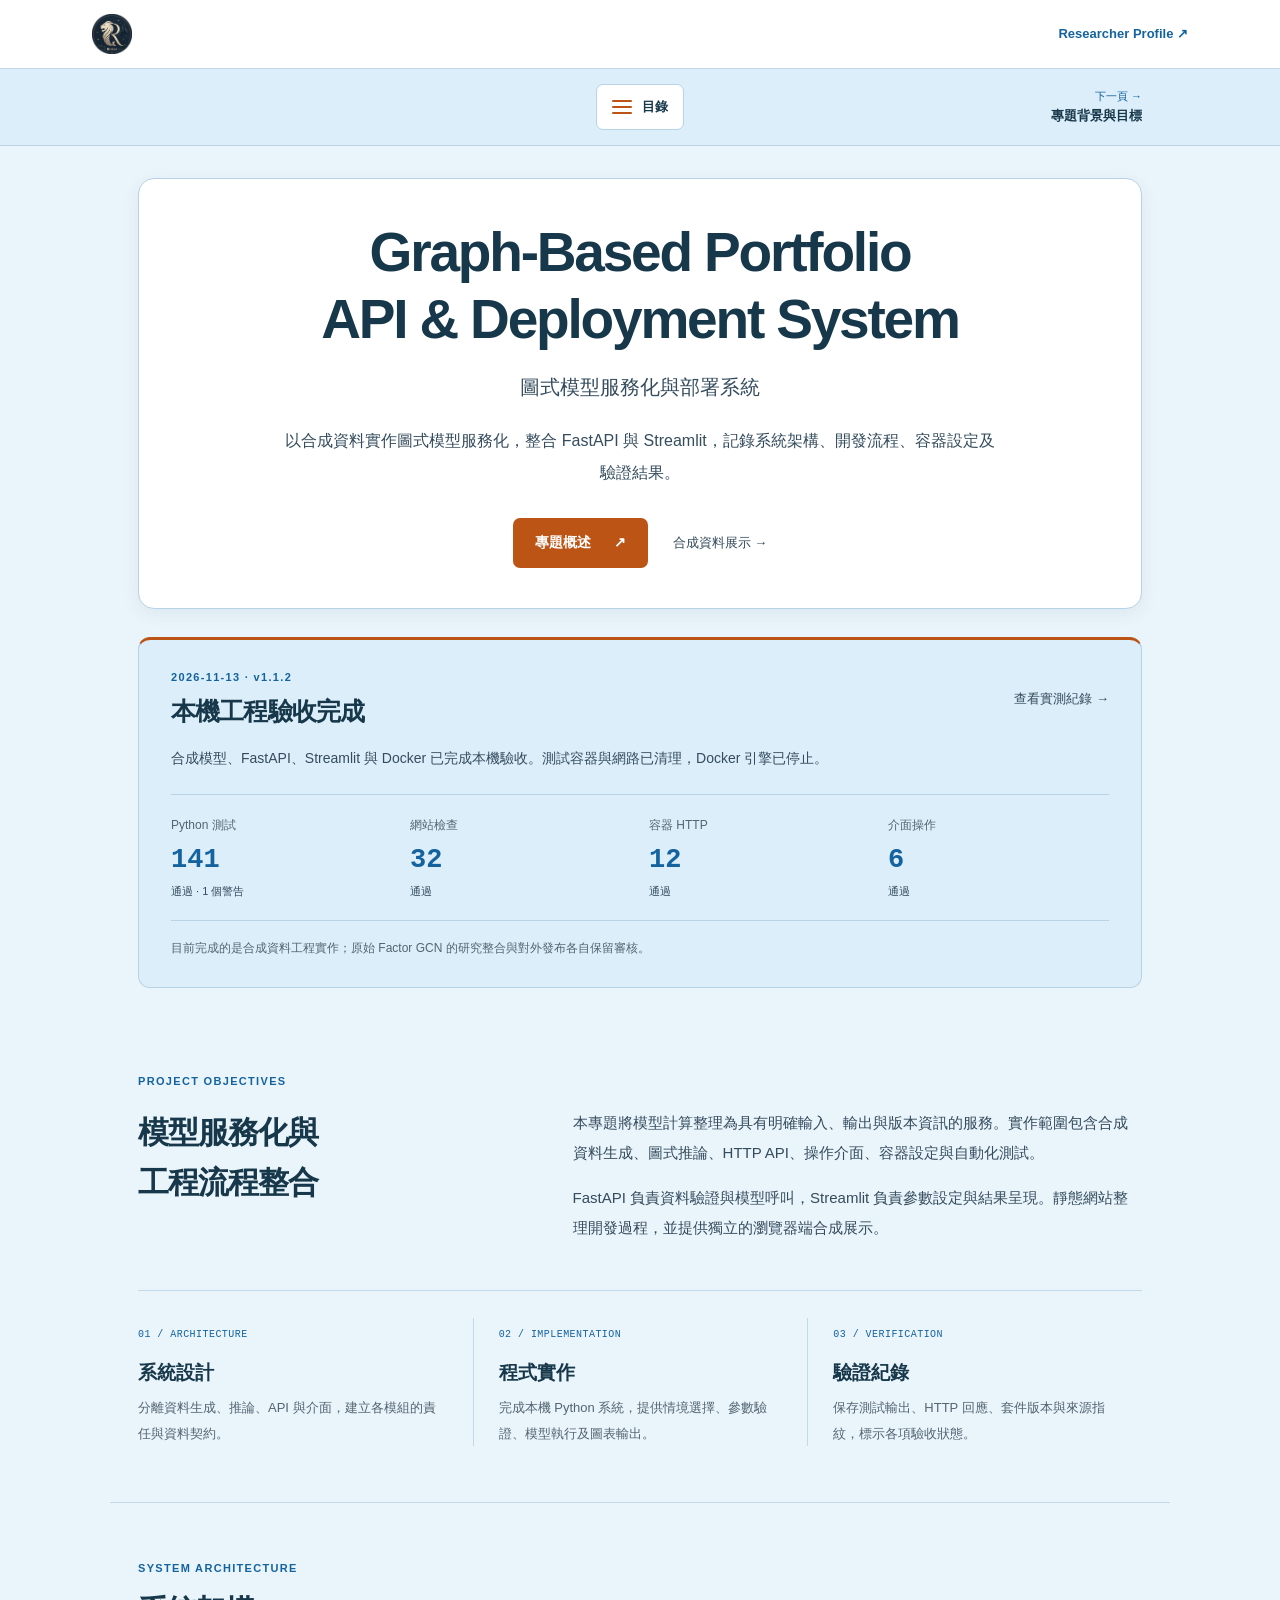
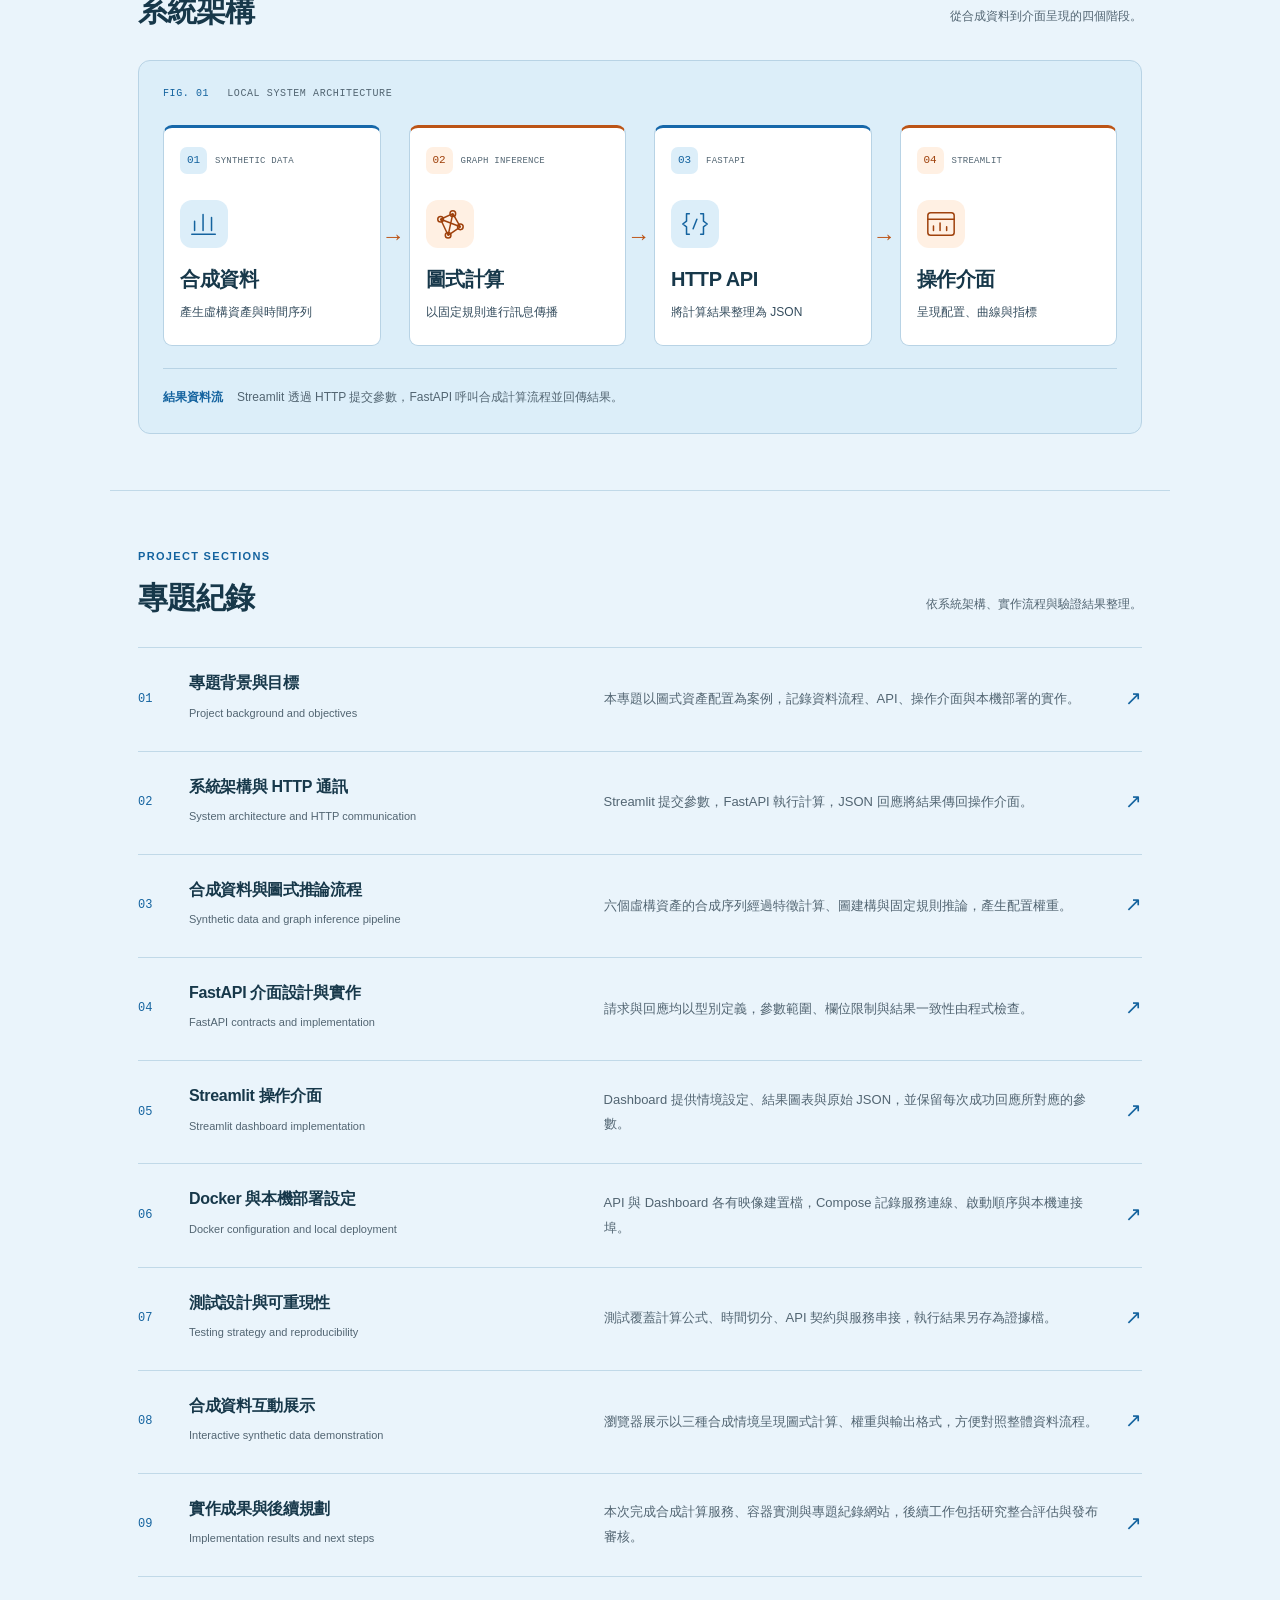
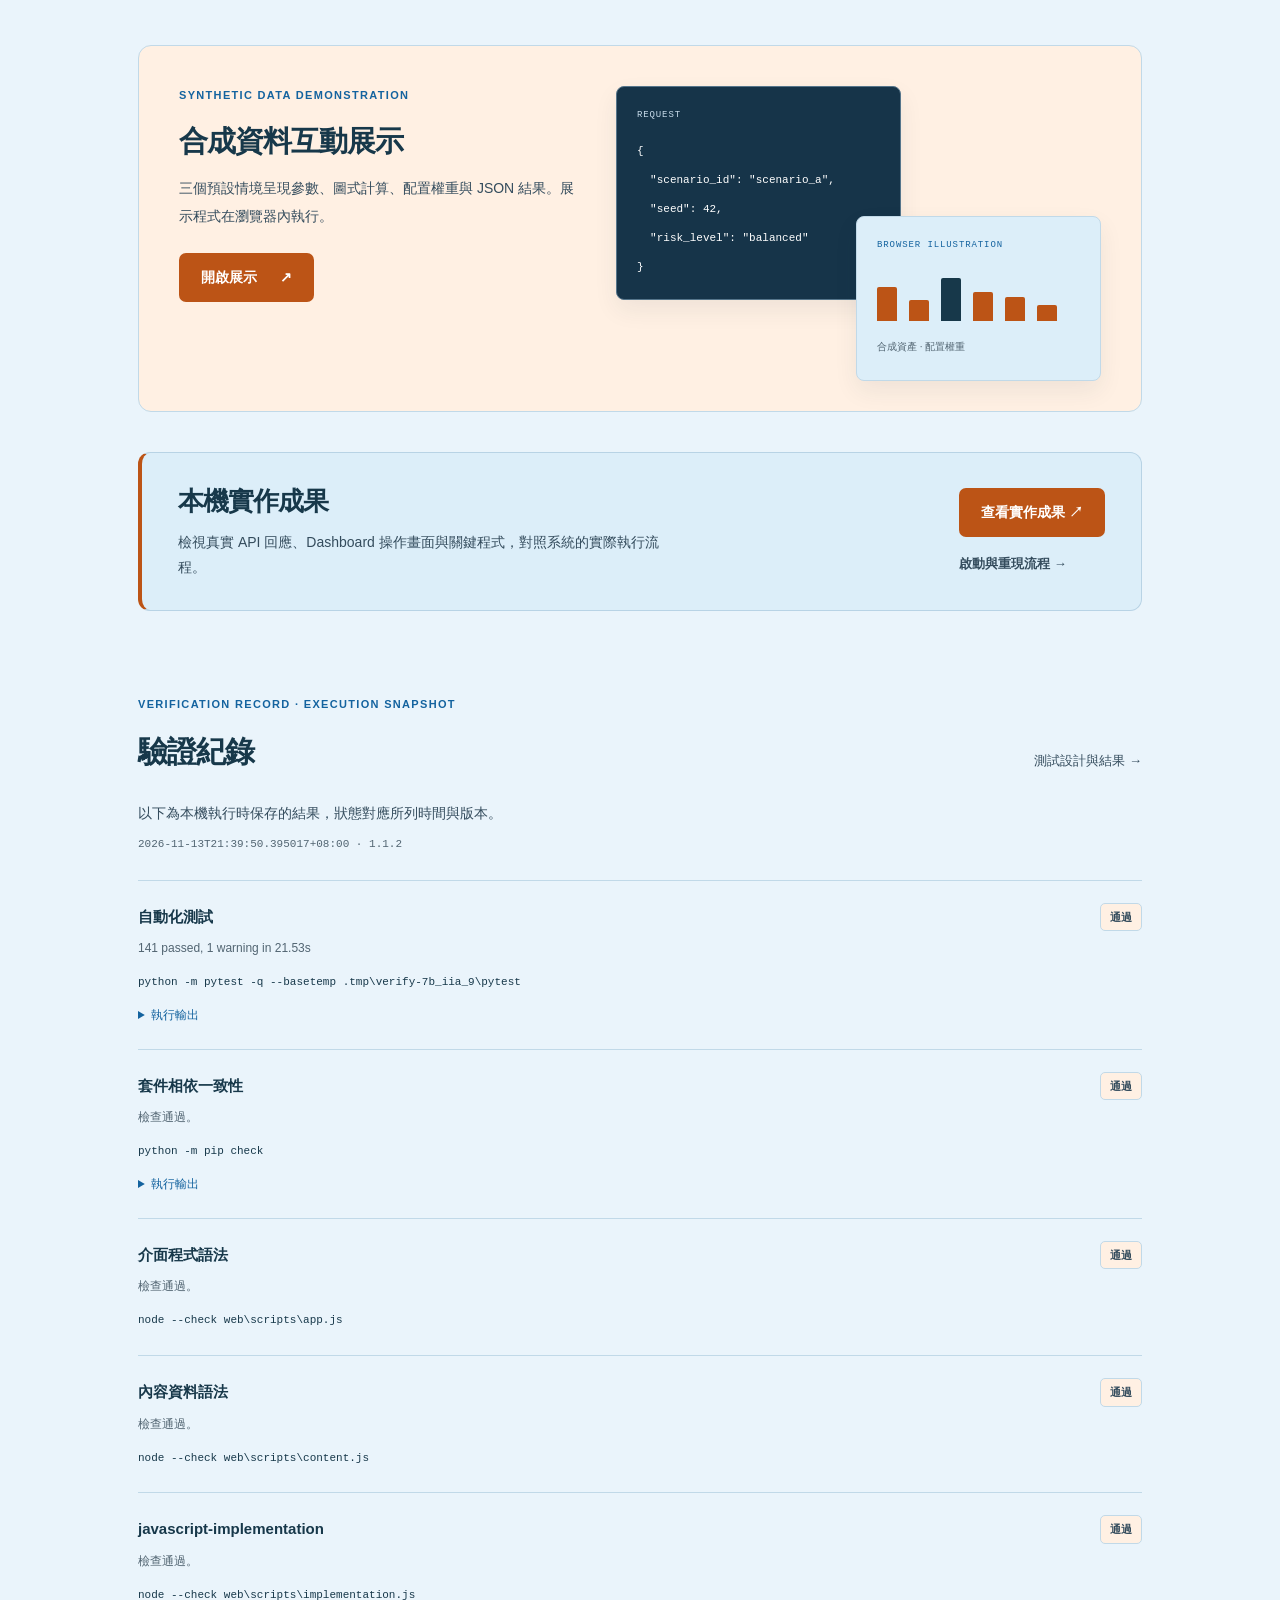
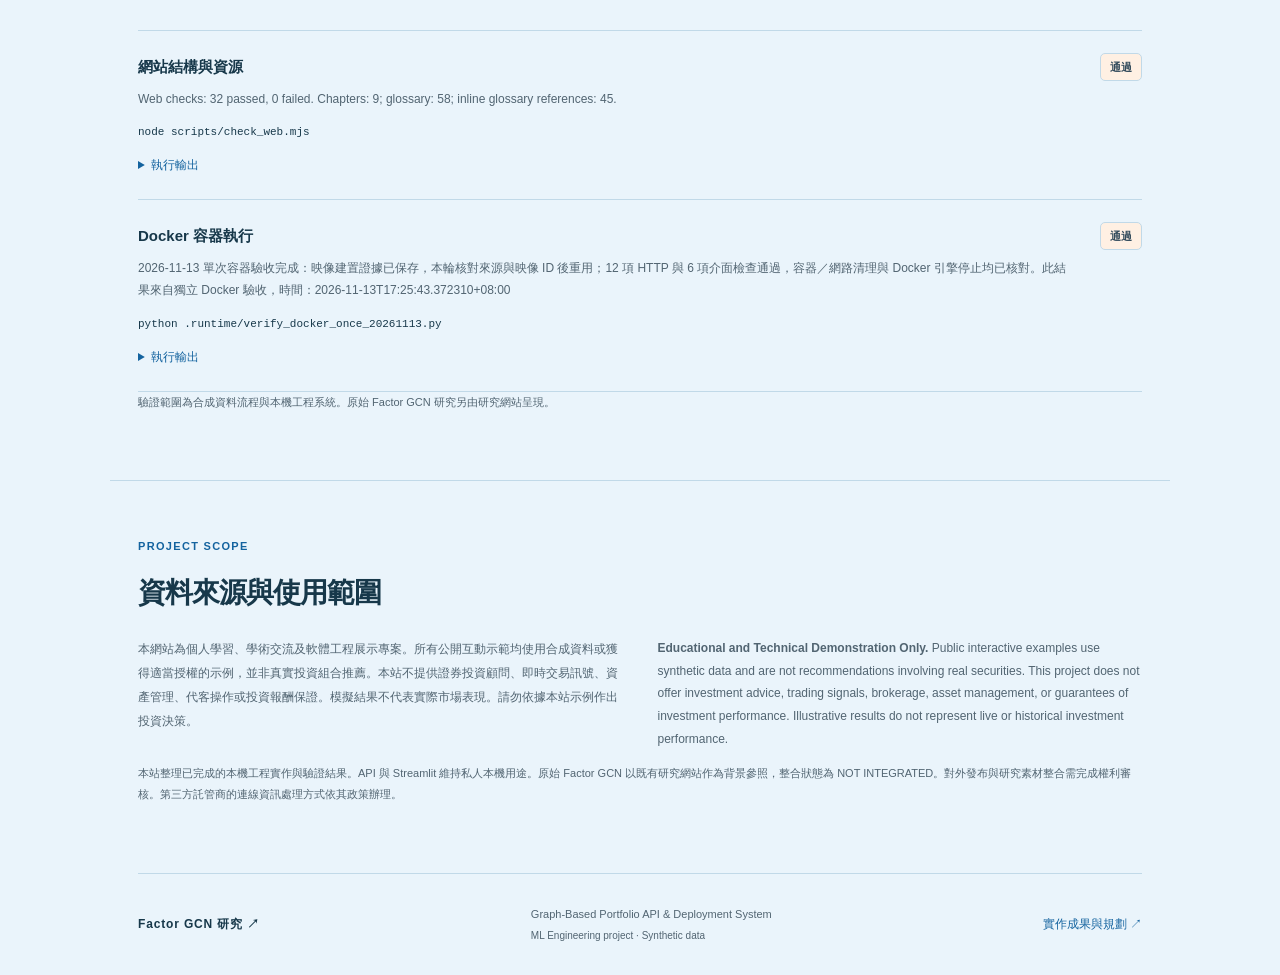
==== web/index.html @ 2cab6fcc "Add synthetic model-serving project, engineering guide, and English README" ====
<!doctype html>
<html lang="zh-Hant">
<head>
  <meta charset="utf-8">
  <meta name="viewport" content="width=device-width, initial-scale=1">
  <meta name="description" content="圖式模型服務化與部署系統專題紀錄，整理 FastAPI、Streamlit、合成資料流程、Docker 設定與測試結果。">
  <meta name="theme-color" content="#EAF4FB">
  <title>Graph-Based Portfolio API & Deployment System — ML Engineering 專題紀錄</title>
  <link rel="icon" href="assets/rozias-logo.png" type="image/png">
  <link rel="stylesheet" href="styles/site.css?v=c02ca3a471db261b">
  <script defer src="assets/evidence.js?v=202611132139503950170800"></script>
  <script defer src="assets/implementation.js?v=51d2dd63f1dcb0a6"></script>
  <script defer src="scripts/content.js?v=57cafc169bf15bed"></script>
  <script defer src="scripts/implementation.js?v=d95e2757e9149416"></script>
  <script defer src="scripts/app.js?v=96973c3d752dfb8f"></script>
</head>
<body>
  <a class="skip-link" href="#main">跳到主要內容</a>
  <header class="site-header">
    <div class="header-inner">
      <a class="brand" href="#home" aria-label="專題首頁">
        <img class="brand-logo" src="assets/rozias-logo.png" width="42" height="42" alt="Rozias Logo">
      </a>
      <div class="header-actions">
        <a class="profile-link" href="https://rozias0925.github.io/Rozias-Website/" target="_blank" rel="noopener noreferrer">Researcher Profile <span aria-hidden="true">↗</span></a>
      </div>
    </div>
  </header>
  <nav class="page-directory" aria-label="頁面導覽">
    <div class="directory-inner">
      <div class="directory-bar">
        <a class="adjacent-link previous-page" id="page-previous" hidden><span class="adjacent-label">← 上一頁</span><strong></strong></a>
        <button class="directory-toggle" id="directory-toggle" aria-label="開啟章節目錄" aria-expanded="false" aria-controls="directory-panel"><span class="menu-icon" aria-hidden="true"><i></i><i></i><i></i></span><span>目錄</span></button>
        <a class="adjacent-link next-page" id="page-next" href="#chapter-1"><span class="adjacent-label">下一頁 →</span><strong>專題背景與目標</strong></a>
      </div>
      <div class="directory-panel" id="directory-panel" hidden>
        <div class="directory-heading"><h2 id="directory-title">章節目錄</h2><a href="#home">專題首頁 <span aria-hidden="true">↗</span></a></div>
        <div id="chapter-nav" class="directory-links"></div>
        <div class="directory-extras"><a href="#implementation">本機實作成果 →</a><a href="#reproduce">啟動與重現流程 →</a></div>
        <a class="directory-glossary" href="#glossary">中英術語索引 <span class="glossary-count">58</span> <span aria-hidden="true">→</span></a>
      </div>
    </div>
  </nav>
  <div class="page-shell">
    <main id="main" tabindex="-1">
      <div class="initial-message">正在載入專題紀錄…</div>
      <noscript><div class="noscript"><h1>Graph-Based Portfolio API & Deployment System</h1><p>本專題記錄 API、模型服務化、Dashboard、Docker 設定與測試結果。JavaScript 提供章節導覽、術語搜尋與合成資料展示，完整文件另收錄於專案 docs/。</p><p>本站示範僅使用合成資料，不提供證券推薦或投資建議。原始 Factor GCN 未整合至示範模型。</p></div></noscript>
    </main>
    <footer class="site-footer"><a href="https://rozias0925.github.io/FY26-Graph-Portfolio/" target="_blank" rel="noopener noreferrer">Factor GCN 研究 ↗</a><p>Graph-Based Portfolio API &amp; Deployment System<br><span>ML Engineering project · Synthetic data</span></p><a href="#chapter-9">實作成果與規劃 ↗</a></footer>
  </div>
</body>
</html>
---- web/styles/site.css ----
@charset "UTF-8";
/* Pale summer blue canvas, selective white cards, and orange accents. */
:root {
--palette-white:#FFFFFF; --palette-peach:#FFF0E3; --palette-apricot:#FFD6AF; --palette-ocean:#17384A; --palette-orange:#BC5416; --palette-sky:#DCEEF9; --palette-blue:#1768AA; --directory-line:#B8D3E5; --accent:#F59A51;
--paper:#EAF4FB; --surface:#FFFFFF; --surface-soft:var(--palette-peach); --surface-alert:#FDE9E7;
--ink:var(--palette-ocean); --body:#344C5D; --muted:#526572; --line:#C1D9E8; --field-line:#577A93;
--primary:var(--palette-orange); --primary-hover:#9F410C; --link:#14639F; --focus:var(--primary-hover); --focus-light:#FFC58D;
--code-bg:#163449; --code-text:var(--palette-white); --code-muted:#C8DCEB; --code-line:#55758B; --shadow:#17384A12;
--status-pass-bg:var(--palette-peach); --status-pass:var(--body); --status-pending-bg:var(--palette-apricot); --status-pending:var(--link); --status-error-bg:var(--surface-alert); --status-error:#9D3338;
--sans:Inter,"Segoe UI","Noto Sans TC","Microsoft JhengHei",sans-serif; --mono:"Cascadia Code",Consolas,monospace;
}
*{box-sizing:border-box} [hidden]{display:none!important}
html{scroll-behavior:smooth;scroll-padding-top:108px}
body{margin:0;background:var(--paper);color:var(--ink);font-family:var(--sans);font-size:16px;line-height:1.8;-webkit-font-smoothing:antialiased}
button,input,select{font:inherit;color:var(--ink)} button,a,input,select{-webkit-tap-highlight-color:transparent} button{cursor:pointer;border:0} button:disabled{cursor:default}
a{color:inherit;text-decoration:none} a,button,input,select,summary{outline-offset:5px}
a:focus-visible,button:focus-visible,input:focus-visible,select:focus-visible,pre:focus-visible,summary:focus-visible{outline:3px solid var(--focus)}
.code-block pre:focus-visible,.json-panel pre:focus-visible,.json-panel button:focus-visible{outline-color:var(--focus-light);outline-offset:-4px}
h1,h2,h3,p{margin-top:0} h1,h2,h3{line-height:1.4} h1,h2{letter-spacing:-.035em} p{color:var(--body)}
svg{display:block;max-width:100%;height:auto} img{max-width:100%} code,pre{font-family:var(--mono)} pre{overflow:auto;tab-size:2} ::selection{background:var(--palette-apricot);color:var(--ink)} main{outline:none}
.skip-link{position:fixed;left:20px;top:-90px;z-index:100;background:var(--primary);color:var(--palette-white);padding:12px 20px;border-radius:6px}.skip-link:focus{top:12px}
.initial-message,.noscript{max-width:1060px;margin:auto;padding:70px 28px}

/* One persistent header; chapter navigation opens only when requested. */
.site-header{position:sticky;top:0;z-index:40;background:var(--surface);border-bottom:1px solid var(--line)}
.header-inner{max-width:1160px;min-height:80px;padding:16px 32px;margin:auto;display:flex;align-items:center;justify-content:space-between;gap:24px}
.brand{display:flex;align-items:center;gap:12px;font-size:13px;font-weight:750;letter-spacing:.045em;line-height:1.4}
.brand-logo{display:block;width:40px;height:40px;object-fit:contain;flex:0 0 40px}

.header-actions{display:flex;align-items:center;gap:25px}.profile-link{font-size:13px;font-weight:600;white-space:nowrap;color:var(--body)}.profile-link:hover{color:var(--link)}







#chapter-nav{display:grid;grid-template-columns:repeat(3,minmax(0,1fr));gap:8px}
#chapter-nav>a{display:flex;align-items:center;gap:11px;padding:12px;border:1px solid transparent;border-radius:7px;color:var(--body);font-size:13px;line-height:1.6;transition:background .15s,border-color .15s}
#chapter-nav>a:hover{background:var(--palette-peach)}#chapter-nav>a[aria-current]{background:var(--palette-peach);border-color:var(--palette-apricot);color:var(--ink)}.nav-number{font-family:var(--mono);color:var(--link);font-size:11px}

.glossary-count{margin-left:auto;font-family:var(--mono);color:var(--muted);font-size:11px}

.status-dot{display:inline-block;width:6px;height:6px;margin-right:6px;border-radius:50%;background:var(--primary);vertical-align:middle}.page-shell{margin:0}

/* Centered project identity and article sections. */
.hero{max-width:1060px;margin:0 auto;padding:66px 28px 58px;text-align:center}.hero-copy{width:100%}

.eyebrow,.section-eyebrow{font-size:11px;line-height:1.7;font-weight:650;letter-spacing:.12em;color:var(--link)}.eyebrow{display:flex;justify-content:center;align-items:center;gap:10px}.small-line{display:block;width:24px;height:1px;background:var(--primary)}
.hero h1{max-width:980px;margin:0 auto 18px;font-size:clamp(34px,4.3vw,56px);line-height:1.22;font-weight:700;letter-spacing:-.04em}
.hero-subtitle{max-width:760px;margin:0 auto 16px;color:var(--body);font-size:22px;font-weight:500;line-height:1.6}

.hero-description{max-width:720px;margin:0 auto 29px;color:var(--body);font-size:16px;line-height:2}
.hero-actions{display:flex;align-items:center;justify-content:center;flex-wrap:wrap;gap:25px}.button{display:inline-flex;align-items:center;justify-content:center;gap:23px;min-height:46px;padding:12px 22px;border-radius:7px;font-size:14px;font-weight:600}
.button-primary,.button-light{background:var(--primary);color:var(--palette-white)}.button-primary:hover,.button-light:hover{background:var(--primary-hover)}.text-action{color:var(--body);font-size:13px}.text-action:hover{color:var(--link)}
.hero-facts{display:flex;justify-content:center;gap:30px;margin-top:32px}.hero-facts>span{display:flex;align-items:center;gap:8px;color:var(--muted);font-size:11px}.hero-facts b{color:var(--ink);font-size:22px;font-weight:500;font-family:var(--mono)}.serif-word{font-family:Georgia,"Noto Serif TC","PMingLiU",serif}
.project-strip{display:flex;align-items:center;gap:20px;max-width:1004px;margin:0 auto;padding:23px 0;border-top:1px solid var(--line);border-bottom:1px solid var(--line)}.strip-mark{color:var(--primary);font-size:29px;font-family:var(--mono)}
.project-strip h2{margin:0 0 4px;font-size:15px;letter-spacing:-.01em}.project-strip p{margin:0;color:var(--muted);font-size:12px}
.outline-tag{display:inline-block;padding:4px 8px;border:1px solid var(--line);border-radius:4px;color:var(--body);font-size:10px;font-family:var(--mono);line-height:1.7;white-space:nowrap}.project-strip .outline-tag{margin-left:auto}
.intro-section,.architecture-section,.learning-path,.notice-section,.evidence-section{max-width:1060px;margin:0 auto;padding:56px 28px}
.intro-section>.section-eyebrow,.notice-section>.section-eyebrow,.evidence-section>.section-eyebrow{margin-bottom:17px}.intro-grid{display:grid;grid-template-columns:.8fr 1.2fr;gap:55px}.intro-grid h2{font-size:31px;font-weight:600;line-height:1.6}.intro-grid p{margin-bottom:15px;font-size:15px;line-height:2}
.outcomes{display:grid;grid-template-columns:repeat(3,minmax(0,1fr));margin-top:32px;padding-top:27px;border-top:1px solid var(--line)}.outcomes>div{padding-right:25px}.outcomes>div+div{padding-left:25px;border-left:1px solid var(--line)}
.outcomes span{color:var(--link);font-size:10px;font-family:var(--mono);letter-spacing:.045em}.outcomes h3{margin:13px 0 9px;font-size:19px;font-weight:600}.outcomes p{margin:0;color:var(--muted);font-size:13px;line-height:1.95}
.architecture-section,.learning-path{border-top:1px solid var(--line)}.section-heading{display:flex;align-items:end;justify-content:space-between;gap:28px;margin-bottom:28px}.section-heading h2{margin:0;font-size:30px;font-weight:600}.section-heading .section-eyebrow{margin-bottom:12px}.section-heading>p{margin:0 0 4px;color:var(--muted);font-size:12px}
.hero-visual{width:100%;margin:auto}.architecture-section .hero-visual{padding:24px;background:var(--surface);border:1px solid var(--line);border-radius:12px}.figure-label{display:flex;align-items:center;gap:18px;margin-bottom:22px;font-family:var(--mono);font-size:10px;letter-spacing:.06em;color:var(--muted)}.figure-label span{color:var(--link)}
.architecture-diagram{width:100%;font-family:var(--sans)}
.architecture-flow{display:grid;grid-template-columns:repeat(4,minmax(0,1fr));gap:28px;margin:0;padding:0;list-style:none}
.architecture-stage{position:relative;min-width:0;padding:18px 16px 22px;border:1px solid var(--directory-line);border-top:3px solid var(--palette-blue);border-radius:9px;background:var(--surface)}
.architecture-stage-orange{border-top-color:var(--primary)}
.architecture-stage:not(:last-child)::after{content:'\2192';position:absolute;top:50%;right:-25px;transform:translateY(-50%);color:var(--primary);font-size:23px;font-weight:400;line-height:1}
.architecture-stage-heading{display:flex;align-items:center;gap:8px;min-height:30px}
.architecture-number{display:inline-flex;flex:0 0 27px;align-items:center;justify-content:center;height:27px;border-radius:7px;background:var(--palette-sky);color:var(--link);font-family:var(--mono);font-size:11px}
.architecture-label{color:var(--muted);font-family:var(--mono);font-size:9px;line-height:1.6;letter-spacing:.025em}
.architecture-icon{display:flex;align-items:center;justify-content:center;width:48px;height:48px;margin:24px 0 17px;border-radius:12px;background:var(--palette-sky);color:var(--link)}
.architecture-icon svg{width:32px;height:32px;overflow:visible}
.architecture-stage-orange .architecture-number,.architecture-stage-orange .architecture-icon{background:var(--palette-peach);color:var(--primary-hover)}
.architecture-stage h3{margin:0 0 8px;font-size:20px;font-weight:650;line-height:1.4;letter-spacing:-.02em}
.architecture-stage p{margin:0;color:var(--body);font-size:12px;line-height:1.85}
.architecture-caption{display:flex;align-items:baseline;gap:14px;margin:22px 0 0;padding-top:17px;border-top:1px solid var(--directory-line);color:var(--muted);font-size:12px;line-height:1.9}
.architecture-caption>span{flex-shrink:0;color:var(--link);font-weight:600}
.architecture-diagram-compact{margin:28px 0;padding:22px;border:1px solid var(--directory-line);border-radius:10px;background:var(--palette-sky)}
@media(max-width:700px){
.architecture-flow{grid-template-columns:1fr;gap:30px}
.architecture-stage{display:grid;grid-template-columns:48px 1fr;column-gap:16px;padding:18px 20px}
.architecture-stage-heading{grid-column:2;grid-row:1;min-height:27px}
.architecture-number{flex-basis:25px;height:25px;font-size:10px}
.architecture-label{font-size:10px}
.architecture-icon{grid-column:1;grid-row:1 / 4;align-self:center;margin:0}
.architecture-stage h3{grid-column:2;margin:9px 0 5px;font-size:20px}
.architecture-stage p{grid-column:2;font-size:12px}
.architecture-stage:not(:last-child)::after{content:'\2193';top:auto;bottom:-26px;right:auto;left:calc(50% - 10px);transform:none;font-size:22px}
.architecture-caption{display:block;margin-top:20px;padding-top:15px;font-size:12px}
.architecture-caption>span{display:block;margin-bottom:5px}
.architecture-diagram-compact{padding:16px}
}
.chapter-list{border-top:1px solid var(--line)}.chapter-row{display:grid;grid-template-columns:32px 1fr 1.25fr 25px;align-items:center;gap:19px;padding:24px 0;border-bottom:1px solid var(--line);transition:background .15s}.chapter-row:hover{background:var(--palette-peach)}.chapter-index{color:var(--link);font-size:12px;font-family:var(--mono)}.chapter-row h3{margin:0 0 3px;font-size:16px;font-weight:600;letter-spacing:-.02em}.chapter-row div>span{color:var(--muted);font-size:11px}.chapter-row p{margin:0;color:var(--muted);font-size:13px;line-height:1.9}.row-time{color:var(--link);font-size:20px;font-family:var(--mono);text-align:right}

/* Preview, verification, and project scope. */
.demo-teaser{display:grid;grid-template-columns:.9fr 1.1fr;gap:40px;max-width:1004px;margin:12px auto 40px;padding:40px;background:var(--palette-peach);border:1px solid var(--line);border-radius:13px}.demo-teaser .section-eyebrow{margin-bottom:16px}.demo-teaser h2{margin-bottom:14px;font-size:29px;font-weight:600}.demo-teaser p{margin-bottom:23px;font-size:14px;line-height:1.95}
.demo-teaser-graphic{position:relative;width:100%;min-height:285px;align-self:center}.teaser-code{position:absolute;top:0;left:0;width:285px;padding:20px;background:var(--code-bg);border:1px solid var(--code-line);border-radius:8px;box-shadow:0 10px 25px var(--shadow)}.teaser-code>span,.teaser-result>span{display:block;margin-bottom:12px;color:var(--code-muted);font-size:9px;font-family:var(--mono);letter-spacing:.1em}.teaser-code code{color:var(--code-text);font-size:11px;line-height:2}
.teaser-result{position:absolute;top:130px;right:0;width:245px;padding:20px;background:var(--palette-sky);border:1px solid var(--line);border-radius:8px;box-shadow:0 10px 25px var(--shadow)}.teaser-result>span{color:var(--link)}.teaser-result small{color:var(--muted);font-size:10px}.teaser-bars{display:flex;align-items:end;gap:12px;height:56px;margin:0 0 10px}.teaser-bars i{display:block;width:20px;height:var(--bar);background:var(--primary);border-radius:2px 2px 0 0}.teaser-bars i:nth-child(3){background:var(--ink)}
.evidence-section>p{font-size:14px}.evidence-meta{display:block;margin-top:9px;color:var(--muted);font-size:11px;font-family:var(--mono);overflow-wrap:anywhere}.evidence-list{margin-top:25px;border-top:1px solid var(--line)}.evidence-row{display:flex;justify-content:space-between;align-items:start;gap:24px;padding:22px 0;border-bottom:1px solid var(--line)}.evidence-row>div{min-width:0}.evidence-row strong{font-size:15px}.evidence-row p{margin:6px 0;color:var(--muted);font-size:12px;line-height:1.9;white-space:pre-wrap;overflow-wrap:anywhere}.evidence-row code{font-size:11px;overflow-wrap:anywhere}
.evidence-badge{padding:4px 9px;border:1px solid var(--line);border-radius:5px;font-size:11px;font-weight:600;line-height:1.7;white-space:nowrap}.evidence-badge.passed{background:var(--status-pass-bg);color:var(--status-pass)}.evidence-badge.pending{background:var(--status-pending-bg);color:var(--status-pending)}.evidence-badge.failed{background:var(--status-error-bg);color:var(--status-error)}
.verification-detail{margin-top:10px}.verification-detail summary{width:fit-content;color:var(--link);font-size:12px;cursor:pointer}.verification-detail pre{max-height:240px;margin:10px 0 0;padding:15px;background:var(--surface-soft);border:1px solid var(--line);border-radius:6px;color:var(--body);font-size:11px;line-height:1.8;white-space:pre-wrap;overflow-wrap:anywhere}
.notice-section{border-top:1px solid var(--line)}.notice-section h2{margin-bottom:25px;font-size:28px;font-weight:600}.notice-columns{display:grid;grid-template-columns:1fr 1fr;gap:35px}.notice-columns p{color:var(--muted);font-size:12px;line-height:2}.notice-columns p[lang="en"]{line-height:1.9}.fine-print{color:var(--muted)!important;font-size:11px!important;line-height:1.95!important;overflow-wrap:anywhere}
.site-footer{display:flex;align-items:center;justify-content:space-between;gap:28px;max-width:1004px;margin:0 auto;padding:30px 0;border-top:1px solid var(--line)}.site-footer>a:first-child{display:flex;align-items:center;gap:10px;font-size:12px;letter-spacing:.07em;font-weight:700}.footer-logo{display:block;width:32px;height:32px;object-fit:contain}.site-footer p{margin:0;color:var(--muted);font-size:11px;line-height:1.9}.site-footer p span{font-size:10px}.site-footer>a:last-child{color:var(--link);font-size:12px;white-space:nowrap}

/* Centered reading pages. */
.chapter-article{max-width:1060px;margin:0 auto;padding:48px 28px 0}.chapter-header{max-width:850px;margin:0 auto;padding-bottom:30px}.reading-progress{display:flex;justify-content:space-between;color:var(--muted);font-size:10px;font-family:var(--mono);letter-spacing:.04em}.progress-track{height:3px;margin:13px 0 31px;background:var(--palette-apricot)}.progress-track>span{display:block;height:100%;background:var(--primary)}
.chapter-kicker{margin-bottom:12px;color:var(--link);font-size:13px;letter-spacing:.045em}.chapter-header h1{margin-bottom:18px;font-size:43px;font-weight:650;line-height:1.4}.chapter-lead{max-width:760px;margin-bottom:28px;color:var(--body);font-size:18px;line-height:1.9}.chapter-toc{display:flex;flex-wrap:wrap;gap:10px 21px;padding-top:18px;border-top:1px solid var(--line);color:var(--muted);font-size:12px}.chapter-toc a:hover{color:var(--link);text-decoration:underline}
.chapter-body{max-width:850px;margin:0 auto}.lesson-section{padding:32px 0 12px;scroll-margin-top:102px}.lesson-number{display:block;margin-bottom:13px;color:var(--primary-hover);font-size:10px;font-family:var(--mono);letter-spacing:.07em}.lesson-section h2{margin-bottom:17px;font-size:27px;font-weight:600}.lesson-section>p{font-size:16px;line-height:2.1;letter-spacing:.01em}.term-link{color:var(--link);border-bottom:1px solid var(--field-line)}.term-link:hover{border-color:var(--primary);background:var(--palette-peach)}
.code-block{overflow:hidden;margin:24px 0 16px;border-radius:9px;background:var(--code-bg);color:var(--code-text)}.code-caption{display:flex;justify-content:space-between;gap:12px;padding:14px 22px;border-bottom:1px solid var(--code-line);color:var(--code-muted);font-size:10px;font-family:var(--mono)}.code-caption span:last-child{color:var(--code-muted);font-size:8px;letter-spacing:.25em;white-space:nowrap}.code-block pre{max-height:600px;margin:0;padding:22px 26px;color:var(--code-text);font-size:12px;line-height:1.95}.example-note{color:var(--muted)!important;font-size:12px!important;line-height:2!important}
.mistakes{margin-top:26px;padding:24px 28px 10px;border-left:3px solid var(--primary);background:var(--palette-peach)}.mistakes h2{font-size:25px}.mistakes ul{padding-left:18px;color:var(--body);font-size:14px;line-height:2}.mistakes li{margin-bottom:14px}.file-list{display:flex;flex-wrap:wrap;gap:9px;margin:22px 0 12px}.file-list code{max-width:100%;padding:7px 10px;border-radius:4px;background:var(--palette-peach);color:var(--body);font-size:11px;overflow-wrap:anywhere}
.takeaway{margin:36px 0;padding:27px 0;border-top:1px solid var(--line);border-bottom:1px solid var(--line)}.takeaway>span{color:var(--link);font-size:10px;font-family:var(--mono);letter-spacing:.1em}.takeaway p{margin:13px 0 0;color:var(--ink);font-size:21px;line-height:1.85}.chapter-pagination{display:grid;grid-template-columns:1fr 1fr;gap:30px;padding:10px 0 50px}.chapter-pagination a{display:flex;flex-direction:column;gap:7px;padding:15px 0}.chapter-pagination a:last-child{text-align:right}.chapter-pagination span{color:var(--muted);font-size:12px}.chapter-pagination strong{font-size:15px;font-weight:600}.chapter-pagination a:hover{color:var(--link)}.chapter-body .evidence-section{max-width:none;padding:35px 0}.chapter-body .evidence-section .text-action{display:none}
.endpoint-list{overflow:hidden;margin-top:25px;border:1px solid var(--line);border-radius:7px;background:var(--surface)}.endpoint-list>div{display:grid;grid-template-columns:52px 165px 1fr;align-items:center;gap:16px;padding:15px 18px}.endpoint-list>div+div{border-top:1px solid var(--line)}.endpoint-list code{font-size:12px}.endpoint-list p{margin:0;font-size:12px}.method{padding:3px 6px;border-radius:4px;font-family:var(--mono);font-size:9px;font-weight:600;text-align:center}.method.get{background:var(--palette-peach);color:var(--body)}.method.post{background:var(--palette-apricot);color:var(--link)}
.small-callout{margin:22px 0;padding:21px 23px;border:1px solid var(--palette-apricot);border-radius:8px;background:var(--palette-peach);font-size:14px}.small-callout b{font-size:14px;font-weight:600}.small-callout p{margin:9px 0 0;color:var(--body);font-size:13px;line-height:2}.small-callout code{font-size:12px;overflow-wrap:anywhere}

/* Searchable terminology. */
.glossary-page{max-width:1060px;margin:auto;padding:52px 28px 64px}.glossary-header .eyebrow{justify-content:flex-start;margin-bottom:20px}.glossary-header h1{margin-bottom:19px;font-size:43px;font-weight:650;line-height:1.45}.glossary-header>p{max-width:760px;color:var(--body);font-size:15px;line-height:2}.glossary-tools{display:grid;grid-template-columns:1.6fr 1fr;gap:24px;margin-top:35px}.glossary-tools label{display:block;margin-bottom:8px;color:var(--body);font-size:12px;font-weight:600}
.search-field>div{display:flex;align-items:center;border:1px solid var(--field-line);border-radius:7px;background:var(--surface)}.search-field>div>span{margin-left:13px;color:var(--muted);font-size:27px;line-height:1}.search-field input{width:100%;min-width:0;padding:12px 13px;border:0;outline:none;background:none;font-size:14px}.search-field:focus-within>div{outline:3px solid var(--focus);outline-offset:3px}.search-field input:focus-visible{outline:none}.search-field button{padding:8px 13px;background:transparent;color:var(--muted);font-size:23px}.chapter-filter select{width:100%;min-height:50px;padding:12px;border:1px solid var(--field-line);border-radius:7px;background:var(--surface);font-size:13px}
.glossary-result-count{margin:23px 0;color:var(--muted);font-size:12px}.glossary-results{border-top:1px solid var(--line)}.glossary-entry{padding:29px 0;border-bottom:1px solid var(--line)}.glossary-entry header{display:flex;align-items:start;justify-content:space-between;gap:20px}.glossary-entry h2{margin-bottom:5px;font-size:23px;font-weight:600;letter-spacing:-.02em}.glossary-entry header>div>span{color:var(--muted);font-size:14px}.glossary-entry nav{display:flex;flex-wrap:wrap;justify-content:end;gap:8px}.glossary-entry nav a{padding:3px 7px;border:1px solid var(--line);border-radius:4px;background:var(--palette-peach);color:var(--link);font-size:10px;font-family:var(--mono);white-space:nowrap}.glossary-entry>p{max-width:850px;margin:17px 0 16px;font-size:15px;line-height:2}
.term-example{display:grid;grid-template-columns:120px 1fr;gap:20px;align-items:baseline}.term-example>span{color:var(--link);font-size:9px;font-family:var(--mono);letter-spacing:.04em}.term-example p{margin:0;color:var(--muted);font-size:13px;line-height:1.95}.empty-results{padding:45px 0}.empty-results h2{font-size:26px}.empty-results p{color:var(--muted);font-size:14px}.empty-results button{padding:11px 16px;border-radius:6px;background:var(--primary);color:var(--palette-white);font-size:13px}

/* Browser-only synthetic demonstration. */
.playground{margin-top:32px;padding:28px;border:1px solid var(--line);border-radius:12px;background:var(--palette-sky);scroll-margin-top:100px}.playground-title{display:flex;align-items:center;justify-content:space-between;gap:20px;margin-bottom:17px}.playground-title .section-eyebrow{display:block;margin-bottom:8px;font-size:10px}.playground-title h2{margin:0;font-size:26px;font-weight:600}.playground-warning{padding-bottom:19px;border-bottom:1px solid var(--line);color:var(--muted);font-size:12px;line-height:1.95}.playground-warning b{color:var(--body);font-size:11px;font-weight:600}
.demo-controls{margin-top:23px}.control-label,.risk-control label{display:block;margin-bottom:10px;font-size:12px;font-weight:600}.scenario-buttons{display:grid;grid-template-columns:repeat(3,minmax(0,1fr));gap:10px}.scenario-buttons button{padding:15px;border:1px solid var(--field-line);border-radius:7px;background:var(--surface);text-align:left;line-height:1.6}.scenario-buttons strong{display:block;font-size:12px;font-family:var(--mono);font-weight:600}.scenario-buttons small{display:block;margin-top:6px;color:var(--muted);font-size:11px}.scenario-buttons button[aria-pressed="true"]{border-color:var(--primary);background:var(--primary);color:var(--palette-white)}.scenario-buttons button[aria-pressed="true"] small{color:var(--palette-white)}
.risk-control{display:flex;align-items:center;flex-wrap:wrap;gap:15px;margin-top:19px}.risk-control label{margin:0}.risk-control select{min-height:40px;padding:7px 10px;border:1px solid var(--field-line);border-radius:5px;background:var(--surface);font-size:12px}.risk-control>span{margin-left:auto;color:var(--muted);font-size:11px;font-family:var(--mono)}
.demo-steps{display:grid;grid-template-columns:repeat(4,minmax(0,1fr));overflow:hidden;margin-top:28px;border:1px solid var(--field-line);border-radius:7px}.demo-steps button{padding:12px 8px;background:transparent;color:var(--muted);font-size:12px}.demo-steps button+button{border-left:1px solid var(--line)}.demo-steps button>span{margin-right:7px;color:var(--muted);font-size:10px;font-family:var(--mono)}.demo-steps button[aria-pressed="true"]{background:var(--palette-apricot);color:var(--ink)}.demo-steps button[aria-pressed="true"]>span{color:var(--link)}
.step-explanation{display:grid;grid-template-columns:100px 1fr;gap:20px;min-height:115px;margin:25px 0}.step-explanation>span{padding-top:4px;color:var(--link);font-size:10px;font-family:var(--mono)}.step-explanation h3{margin-bottom:10px;font-size:17px;font-weight:600}.step-explanation p{margin-bottom:0;color:var(--body);font-size:13px;line-height:1.95}.demo-results{display:grid;grid-template-columns:1fr 1.1fr;gap:30px;padding-top:25px;border-top:1px solid var(--line)}.panel-heading{display:flex;justify-content:space-between;align-items:center;gap:12px;margin-bottom:20px}.panel-heading h3{margin:0;font-size:12px;font-weight:600}.panel-heading>span{color:var(--muted);font-size:9px;font-family:var(--mono)}
.weight-row{display:grid;grid-template-columns:52px 1fr 52px;gap:11px;align-items:center;margin-bottom:14px;font-size:11px;font-family:var(--mono)}.weight-row>span{color:var(--muted);font-size:10px}.weight-track{overflow:hidden;height:6px;border-radius:4px;background:var(--palette-apricot)}.weight-track i{display:block;height:100%;border-radius:4px;background:var(--primary)}.weight-row:first-child .weight-track i{background:var(--ink)}.weight-row strong{font-size:12px;font-weight:500;text-align:right}.weight-row small{margin-left:2px;color:var(--muted);font-size:9px}.rounding-note{margin:14px 0 0;color:var(--muted);font-size:11px;line-height:1.95}.curve-panel>p{margin:7px 0 0;color:var(--muted);font-size:11px;line-height:1.9}
.json-panel{overflow:hidden;margin-top:27px;border-radius:8px;background:var(--code-bg)}.json-panel>div{display:flex;border-bottom:1px solid var(--code-line)}.json-panel button{padding:14px 18px;border-bottom:3px solid transparent;background:transparent;color:var(--code-muted);font-size:12px}.json-panel button[aria-selected="true"]{border-bottom-color:var(--accent);color:var(--code-text)}.json-panel>p{margin:0;padding:17px 20px 0;color:var(--code-muted);font-size:11px;line-height:1.95}.json-panel pre{max-height:380px;margin:0;padding:18px 22px;color:var(--code-text);font-size:11px;line-height:1.9}.playground>.fine-print{margin-bottom:0}

@media(max-width:980px){
.header-inner{padding-inline:28px}.intro-grid{grid-template-columns:1fr;gap:12px}.intro-grid h2{margin-bottom:13px}.intro-grid h2 br{display:none}.chapter-row{grid-template-columns:30px 1fr 1fr 22px;gap:15px}.chapter-row p{font-size:12px}.demo-teaser{margin-inline:28px;grid-template-columns:1fr;gap:28px}.demo-teaser-graphic{max-width:420px;margin:auto}.project-strip,.site-footer{margin-inline:28px}.project-strip .outline-tag{display:none}.demo-results{grid-template-columns:1fr;gap:26px}.curve-panel{width:100%;max-width:480px;margin:auto}.site-footer{gap:20px}
}

@media(max-width:700px){
html{scroll-padding-top:92px}.header-inner{min-height:72px;padding:12px 18px;gap:12px}.brand{gap:9px;font-size:11px;letter-spacing:.035em}.brand-logo{width:36px;height:36px;flex-basis:36px}.header-actions{gap:12px}.profile-link{font-size:11px}
#chapter-nav{grid-template-columns:1fr;gap:5px}#chapter-nav>a{padding:11px 12px}
.hero{padding:42px 22px 40px}.hero h1{margin-bottom:17px;font-size:clamp(30px,7.5vw,42px);line-height:1.3;letter-spacing:-.035em}.hero-subtitle{margin-bottom:13px;font-size:18px}.hero-description{margin-bottom:25px;font-size:14px;line-height:2}.hero-actions{gap:20px}.button{min-height:44px;padding:12px 18px;gap:17px;font-size:13px}.text-action{font-size:12px}.eyebrow,.section-eyebrow{font-size:10px}.hero-facts{flex-wrap:wrap;gap:20px}.hero-facts>span{font-size:10px}.hero-facts b{font-size:19px}.desktop-only{display:none}
.intro-section,.architecture-section,.learning-path,.notice-section,.evidence-section{padding:38px 22px}.intro-grid h2{font-size:26px}.intro-grid p{font-size:14px}.outcomes{grid-template-columns:1fr;margin-top:23px;padding-top:0}.outcomes>div{padding:22px 0}.outcomes>div+div{padding-left:0;border-left:0;border-top:1px solid var(--line)}.outcomes h3{font-size:19px}.outcomes p{font-size:13px}.section-heading{display:block;margin-bottom:24px}.section-heading h2{font-size:26px}.section-heading>p{margin-top:12px;font-size:12px}.section-heading .text-action{display:inline-block;margin-top:13px}
.architecture-section .hero-visual{padding:11px;border-radius:8px}.figure-label{gap:11px;font-size:8px}.figure-note{font-size:8px}.project-strip{gap:14px;margin-inline:22px;padding:20px 0}.strip-mark{font-size:25px}.project-strip h2{font-size:13px}.project-strip p{font-size:11px}.chapter-row{grid-template-columns:26px 1fr 22px;gap:12px;padding:22px 0}.chapter-row p{display:none}.chapter-row h3{font-size:15px}.chapter-row div>span{font-size:10px}.chapter-index{font-size:11px}
.demo-teaser{width:auto;margin:8px 18px 30px;padding:28px 22px;gap:25px;border-radius:10px}.demo-teaser h2{font-size:26px}.demo-teaser p{font-size:13px}.demo-teaser-graphic{max-width:350px;min-height:270px}.teaser-code{width:min(260px,100%);padding:17px}.teaser-code code{font-size:10px}.teaser-result{top:128px;width:215px;max-width:82%;padding:17px}.teaser-result>span{font-size:8px}.teaser-result small{font-size:9px}.teaser-bars{gap:10px}
.evidence-section>p{font-size:13px}.evidence-meta{font-size:10px}.evidence-row{gap:12px;padding:20px 0}.evidence-row strong{font-size:14px}.evidence-row p{font-size:11px}.evidence-row code{font-size:10px}.evidence-badge{font-size:10px}.section-heading>.evidence-badge{display:inline-block;margin-top:12px}.notice-section h2{font-size:25px}.notice-columns{grid-template-columns:1fr;gap:5px}.notice-columns p{font-size:12px}.fine-print{font-size:10px!important}.site-footer{flex-direction:column;gap:17px;margin-inline:22px;padding:27px 0;text-align:center}.site-footer>a:first-child{font-size:11px}.site-footer p{font-size:11px}.site-footer>a:last-child{font-size:11px}
.chapter-article{padding:32px 22px 0}.chapter-header{padding-bottom:15px}.reading-progress{font-size:9px}.chapter-kicker{font-size:11px}.chapter-header h1{font-size:33px}.chapter-lead{font-size:16px}.chapter-toc{gap:10px 17px;font-size:11px}.lesson-section{padding-top:29px;scroll-margin-top:90px}.lesson-section h2{font-size:25px}.lesson-section>p{font-size:14px;line-height:2.15}.lesson-number{font-size:9px}.code-caption{padding:13px 16px;font-size:9px}.code-caption span:last-child{font-size:7px}.code-block pre{max-height:500px;padding:17px;font-size:10px}.example-note{font-size:11px!important}.mistakes{padding:21px 20px 8px}.mistakes h2{font-size:23px}.mistakes ul{font-size:13px}.file-list code{font-size:10px}.takeaway{margin:28px 0;padding:23px 0}.takeaway p{font-size:19px}.chapter-pagination{gap:22px;padding-bottom:32px}.chapter-pagination span{font-size:10px}.chapter-pagination strong{font-size:13px;line-height:1.8}
.endpoint-list>div{grid-template-columns:46px 1fr;gap:8px 12px;padding:13px}.endpoint-list p{grid-column:2;font-size:11px}.endpoint-list code{font-size:11px}.small-callout{padding:18px}.small-callout p{font-size:12px}.glossary-page{padding:35px 22px 45px}.glossary-header h1{font-size:33px}.glossary-header>p{font-size:14px}.glossary-tools{grid-template-columns:1fr;gap:17px;margin-top:28px}.glossary-entry header{flex-direction:column;gap:12px}.glossary-entry h2{font-size:22px}.glossary-entry header>div>span{font-size:13px}.glossary-entry nav{justify-content:start}.glossary-entry nav a{font-size:9px}.glossary-entry>p{font-size:14px}.term-example{grid-template-columns:1fr;gap:7px}.term-example p{font-size:12px}
.playground{padding:20px 14px;border-radius:9px}.playground-title{align-items:start;gap:10px}.playground-title h2{font-size:23px}.playground-title .section-eyebrow{font-size:8px}.playground-title .outline-tag{margin-top:3px;padding:3px 5px;font-size:7px}.playground-warning{font-size:11px}.playground-warning b{font-size:10px}.scenario-buttons{gap:7px}.scenario-buttons button{padding:12px 8px}.scenario-buttons strong{font-size:10px}.scenario-buttons small{font-size:9px;line-height:1.9}.control-label,.risk-control label{font-size:11px}.risk-control{gap:10px}.risk-control select{max-width:190px;font-size:11px}.risk-control>span{margin-left:0;font-size:10px}.demo-steps{margin-top:23px}.demo-steps button{padding:11px 4px;font-size:10px}.demo-steps button>span{display:block;margin:0 0 3px;font-size:9px}.step-explanation{grid-template-columns:1fr;gap:8px;min-height:150px;margin:23px 0}.step-explanation h3{font-size:16px}.step-explanation p{font-size:12px}.panel-heading h3{font-size:12px}.panel-heading>span{font-size:9px}.weight-row{grid-template-columns:51px 1fr 50px;gap:10px}.weight-row>span{font-size:11px}.weight-row strong{font-size:12px}.json-panel button{padding:13px 15px;font-size:11px}.json-panel>p{padding:15px 15px 0;font-size:10px}.json-panel pre{padding:16px;font-size:9px}
}

@media(prefers-reduced-motion:reduce){html{scroll-behavior:auto}*{transition:none!important}}
@media print{
.site-header,.hero-actions,.chapter-pagination,.chapter-toc,.site-footer,.demo-controls,.demo-steps,.demo-teaser-graphic{display:none}body{background:var(--palette-white)}.page-shell{margin:0}.hero,.intro-section,.architecture-section,.learning-path,.evidence-section,.notice-section,.chapter-article,.glossary-page{max-width:none;padding:20px 0}.hero h1,.chapter-header h1{font-size:30px}.chapter-header,.chapter-body{max-width:none}.code-block,.json-panel{border:1px solid var(--field-line);background:var(--palette-white);color:var(--ink)}.code-block pre,.code-caption,.code-caption span:last-child,.json-panel button,.json-panel button[aria-selected="true"],.json-panel>p,.json-panel pre{color:var(--ink);white-space:pre-wrap}.lesson-section,.playground{break-inside:avoid}a{color:inherit!important}
}


/* Compact page navigation; the full chapter list opens below the bar. */
.header-inner{min-height:68px;padding-top:12px;padding-bottom:12px}
.header-actions a{color:var(--link)}
.page-directory{position:relative;z-index:30;background:var(--palette-sky);border-bottom:1px solid var(--directory-line)}
.directory-inner{position:relative;max-width:1060px;margin:0 auto;padding:10px 28px}
.directory-bar{display:grid;grid-template-columns:minmax(0,1fr) auto minmax(0,1fr);align-items:center;gap:24px;min-height:56px}
.adjacent-link{display:block;min-width:0;padding:3px 0;color:var(--ink)}
.previous-page{grid-column:1;grid-row:1}
.next-page{grid-column:3;grid-row:1;text-align:right}
.adjacent-label{display:block;color:var(--link);font-size:11px;line-height:1.7}
.adjacent-link strong{display:block;overflow:hidden;font-size:13px;font-weight:600;line-height:1.7;white-space:nowrap;text-overflow:ellipsis}
.adjacent-link:hover strong{color:var(--primary-hover)}
.directory-toggle{grid-column:2;grid-row:1;display:inline-flex;align-items:center;justify-content:center;gap:10px;min-height:44px;padding:10px 15px;border:1px solid var(--directory-line);border-radius:7px;background:var(--surface);color:var(--ink);font-size:13px;font-weight:600}
.directory-toggle:hover,.directory-toggle[aria-expanded="true"]{border-color:var(--primary);background:var(--palette-peach)}
.directory-toggle .menu-icon{display:flex;flex-direction:column;justify-content:center;gap:4px;width:20px;height:18px}
.directory-toggle .menu-icon i{display:block;width:20px;height:2px;border-radius:1px;background:var(--primary);transition:transform .18s,opacity .18s}
.directory-toggle[aria-expanded="true"] .menu-icon i:first-child{transform:translateY(6px) rotate(45deg)}
.directory-toggle[aria-expanded="true"] .menu-icon i:nth-child(2){opacity:0}
.directory-toggle[aria-expanded="true"] .menu-icon i:last-child{transform:translateY(-6px) rotate(-45deg)}
.directory-panel{position:absolute;top:calc(100% - 1px);left:28px;right:28px;max-height:70dvh;overflow:auto;padding:22px;border:1px solid var(--directory-line);border-radius:0 0 11px 11px;background:var(--surface);box-shadow:0 16px 30px var(--shadow)}
.directory-panel[hidden]{display:none!important}
.directory-heading{display:flex;align-items:center;justify-content:space-between;gap:20px;margin-bottom:12px}
.directory-heading h2{margin:0;font-size:16px;font-weight:650;letter-spacing:0}
.directory-heading h2::before{content:"";display:inline-block;width:4px;height:16px;margin-right:9px;border-radius:2px;background:var(--primary);vertical-align:-2px}
.directory-heading>a{color:var(--link);font-size:12px;font-weight:600;white-space:nowrap}
#chapter-nav.directory-links{display:grid;grid-template-columns:repeat(3,minmax(0,1fr));gap:6px 12px}
#chapter-nav.directory-links>a{display:flex;align-items:center;gap:9px;min-width:0;min-height:40px;padding:8px 11px;border:1px solid transparent;border-radius:6px;background:transparent;color:var(--link);font-size:13px;line-height:1.6}
#chapter-nav.directory-links>a:hover{background:var(--palette-peach);border-color:var(--palette-apricot)}
#chapter-nav.directory-links>a[aria-current]{background:var(--palette-peach);border-color:var(--palette-apricot);color:var(--ink);box-shadow:inset 3px 0 var(--primary)}
.directory-links .nav-number{flex:0 0 18px;color:var(--primary-hover);font-size:11px}
.directory-glossary{display:inline-flex;align-items:center;gap:9px;margin-top:14px;color:var(--link);font-size:12px;font-weight:600}
.directory-glossary .glossary-count{margin-left:0;padding:1px 7px;border-radius:4px;background:var(--palette-sky);color:var(--body);font-size:10px}
.hero{max-width:1004px;width:calc(100% - 56px);margin:32px auto 0;padding:40px 44px;background:var(--surface);border:1px solid var(--directory-line);border-radius:16px;box-shadow:0 5px 18px var(--shadow)}
.hero-subtitle{margin-bottom:22px;font-size:20px}
.chapter-header,.glossary-header{padding:26px 30px 30px;border:1px solid var(--directory-line);border-radius:12px;background:var(--surface)}
.chapter-toc{border-color:var(--directory-line);color:var(--link)}
.glossary-header>p:last-child{margin-bottom:0}
.architecture-section .hero-visual{background:var(--palette-sky);border-color:var(--directory-line)}
.chapter-row:hover{background:var(--palette-sky)}
@media(max-width:700px){
.header-inner{min-height:64px;padding-top:10px;padding-bottom:10px}
.directory-inner{padding:10px 18px}
.directory-bar{gap:12px;min-height:50px}
.adjacent-label{font-size:10px}
.adjacent-link strong{font-size:12px}
.directory-toggle{gap:8px;padding:10px 12px;font-size:12px}
.directory-panel{left:18px;right:18px;max-height:70dvh;padding:18px 16px}
.directory-heading{margin-bottom:10px}
.directory-heading h2{font-size:15px}
.directory-heading>a{font-size:11px}
#chapter-nav.directory-links{grid-template-columns:1fr;gap:5px}
#chapter-nav.directory-links>a{min-height:42px;padding:9px 8px;gap:8px;font-size:12px;line-height:1.65}
.directory-links .nav-number{flex-basis:18px;font-size:10px}
.directory-glossary{margin-top:13px;font-size:11px}
.hero{width:calc(100% - 36px);margin-top:22px;padding:30px 22px;border-radius:12px}
.hero-subtitle{font-size:18px}
.chapter-header,.glossary-header{padding:22px 20px 24px;border-radius:9px}
}
@media(prefers-reduced-motion:reduce){.directory-toggle .menu-icon i{transition:none}}
@media print{.page-directory{display:none}.hero{width:100%;margin:0;padding:20px 0;border:0;border-radius:0;box-shadow:none}.chapter-header,.glossary-header{padding:0;border:0;background:var(--palette-white)}}

/* Research availability is visible before the chapter content. */
.directory-extras{display:flex;flex-wrap:wrap;gap:12px 24px;margin-top:15px;padding-top:15px;border-top:1px solid var(--line);font-size:12px;font-weight:600;color:var(--link)}
.implementation-teaser{max-width:1004px;margin:28px auto;padding:30px 36px;display:flex;align-items:center;justify-content:space-between;gap:28px;background:var(--palette-sky);border:1px solid var(--directory-line);border-left:4px solid var(--primary);border-radius:12px}
.implementation-teaser h2{font-size:26px;margin:0 0 10px}.implementation-teaser p{font-size:14px;margin:0;max-width:500px}.implementation-teaser .proof-links{flex-shrink:0;flex-direction:column;align-items:flex-start}
.completion-summary{max-width:1004px;margin:28px auto;padding:28px 32px;border:1px solid var(--directory-line);border-top:3px solid var(--primary);border-radius:12px;background:var(--palette-sky)}
.completion-heading{display:flex;align-items:center;justify-content:space-between;gap:24px}.completion-heading .section-eyebrow{display:block;margin-bottom:8px}.completion-heading h2{margin:0;font-size:25px;font-weight:650}.completion-heading>a{flex-shrink:0;font-size:13px}.completion-summary>p{margin:16px 0 0;font-size:14px;line-height:1.9}
.completion-metrics{display:grid;grid-template-columns:repeat(4,minmax(0,1fr));gap:18px;margin:22px 0 0;padding:20px 0;border-top:1px solid var(--directory-line);border-bottom:1px solid var(--directory-line)}.completion-metrics>div{min-width:0}.completion-metrics dt{color:var(--muted);font-size:12px}.completion-metrics dd{margin:6px 0 0;color:var(--link);font-family:var(--mono);font-size:27px;font-weight:650;line-height:1.4}.completion-metrics dd span{display:block;margin-top:4px;color:var(--body);font-family:var(--sans);font-size:11px;font-weight:400}.completion-summary>.completion-scope{color:var(--muted);font-size:12px}
@media(max-width:700px){.completion-summary{margin:22px 18px;padding:23px 20px}.completion-heading{display:block}.completion-heading h2{font-size:23px}.completion-heading>a{display:inline-block;margin-top:13px}.completion-metrics{grid-template-columns:repeat(2,minmax(0,1fr));gap:22px 16px}.completion-metrics dd{font-size:26px}.completion-summary>p{font-size:13px}}
@media print{.completion-summary{max-width:none;margin:20px 0;box-shadow:none;break-inside:avoid}}
.implementation-page{max-width:1004px;margin:32px auto 0;padding:0 28px 40px}.implementation-page h1{font-size:clamp(30px,4vw,44px);line-height:1.4;letter-spacing:-.03em}.implementation-page h2{font-size:27px;line-height:1.5;letter-spacing:-.02em}.implementation-page h3{font-size:17px}.implementation-page p{line-height:2}.implementation-page .chapter-lead{font-size:17px}.proof-stamp{font-size:12px;color:var(--muted);overflow-wrap:anywhere}
.proof-section{padding:32px 0;border-bottom:1px solid var(--line);scroll-margin-top:90px}.proof-section:last-child{border-bottom:0}.proof-gallery{display:grid;grid-template-columns:1fr 1fr;gap:22px;margin-top:24px}.proof-gallery figure{min-width:0;margin:0;overflow:hidden;border:1px solid var(--directory-line);border-radius:10px;background:var(--surface)}.proof-gallery img{display:block;width:100%;height:auto;aspect-ratio:16/9;object-fit:contain;background:#102235}.proof-gallery figcaption{padding:16px 18px}.proof-gallery strong,.proof-gallery figcaption span{display:block}.proof-gallery figcaption span{margin-top:6px;color:var(--muted);font-size:12px;line-height:1.9}
.proof-code{max-width:100%;overflow:auto;max-height:440px;padding:22px;border-radius:8px;background:#17364b;color:#eef7ff;font-size:12px;line-height:1.85;tab-size:4}.proof-code code{background:transparent;color:inherit;font:inherit;padding:0}.proof-response{margin:24px 0 15px;border:1px solid var(--directory-line);border-radius:8px;background:var(--surface)}.proof-response summary{cursor:pointer;padding:17px;color:var(--link);font-size:14px;font-weight:600}.proof-response .proof-code{margin:0;border-radius:0 0 7px 7px}.proof-links{display:flex;flex-wrap:wrap;gap:15px 24px;color:var(--link);font-size:13px;font-weight:600}
.proof-source-list{display:grid;grid-template-columns:1fr 1fr;gap:10px}.proof-source-list>a{min-width:0;padding:14px 16px;border:1px solid var(--directory-line);border-radius:7px;background:var(--surface)}.proof-source-list code{display:block;font-size:12px;overflow-wrap:anywhere}.proof-source-list span{display:block;margin-top:7px;color:var(--muted);font-size:10px}.proof-source-list>a:hover{border-color:var(--primary)}.file-list a{color:var(--link);text-decoration:underline;text-underline-offset:3px}
.proof-service-list{display:grid;grid-template-columns:repeat(3,minmax(0,1fr));gap:12px;margin:24px 0}.proof-service-list>div{padding:17px 15px;border-top:3px solid var(--primary);border-radius:6px;background:var(--surface)}.proof-service-list b{display:block;font-size:14px}.proof-service-list code{display:block;margin:12px 0;overflow-wrap:anywhere;font-size:11px}.proof-service-list p{font-size:12px;margin:0}.proof-troubleshooting{margin:0}.proof-troubleshooting>div{padding:18px 0;border-bottom:1px solid var(--line)}.proof-troubleshooting dt{font-weight:600;color:var(--ink)}.proof-troubleshooting dd{margin:8px 0 0;font-size:14px;line-height:2}
@media(max-width:700px){.implementation-teaser{margin:22px 18px;padding:24px 20px;display:block}.implementation-teaser .proof-links{margin-top:20px}.implementation-teaser h2{font-size:24px}.implementation-page{margin-top:22px;padding:0 22px 30px}.implementation-page h2{font-size:23px}.implementation-page p{font-size:14px}.proof-gallery,.proof-source-list,.proof-service-list{grid-template-columns:1fr}.proof-section{padding:26px 0}.proof-code{font-size:10px;padding:16px}.proof-source-list code{font-size:11px}.proof-links{font-size:12px}}
@media print{.implementation-page{max-width:none;padding:0}.proof-response .proof-code{max-height:none;white-space:pre-wrap;background:white;color:#17364b}.implementation-teaser{display:none}}
.availability-notice{max-width:850px;margin:0 auto 24px;padding:16px 20px;border:1px solid var(--directory-line);border-left:3px solid var(--primary);border-radius:8px;background:var(--palette-peach);color:var(--body)}
.availability-notice h2{margin:0 0 8px;color:var(--ink);font-size:17px;font-weight:650;line-height:1.5;letter-spacing:0}
.availability-notice p{margin:6px 0;color:var(--body);font-size:13px;line-height:1.8}
.availability-notice .availability-demo-note{color:var(--ink)}
.availability-contact{display:flex;flex-wrap:wrap;align-items:baseline;gap:4px 18px;margin-top:10px;padding-top:9px;border-top:1px solid var(--directory-line);font-size:12px;line-height:1.8}
.availability-contact a{color:var(--link);font-weight:600;overflow-wrap:anywhere}
.availability-reference a{color:var(--link);text-decoration:underline;text-underline-offset:3px}
.availability-notice .availability-reference{margin:12px 0;padding:12px 14px;border:1px solid var(--line);border-radius:6px;background:var(--surface);font-size:12px;line-height:1.8}
.availability-reference h3{margin:0 0 8px;color:var(--ink);font-size:13px;font-weight:650;letter-spacing:0}
.availability-laws{margin:0}.availability-laws>div+div{margin-top:10px;padding-top:10px;border-top:1px solid var(--line)}
.availability-laws dt{font-weight:650}.availability-laws dd{margin:4px 0 0;color:var(--body);font-size:12px;line-height:1.85}
.availability-notice .availability-law-note{margin:9px 0 0;color:var(--muted);font-size:11px;line-height:1.8}
@media(max-width:700px){.availability-notice{padding:16px;margin-bottom:22px}.availability-notice h2{font-size:16px}.availability-notice p{font-size:13px;line-height:1.9}.availability-contact{gap:5px 12px}.availability-contact a{max-width:100%}.availability-notice .availability-reference{padding:12px;font-size:12px}}
@media print{.availability-notice{break-inside:avoid;box-shadow:none}.availability-notice a{overflow-wrap:anywhere}}
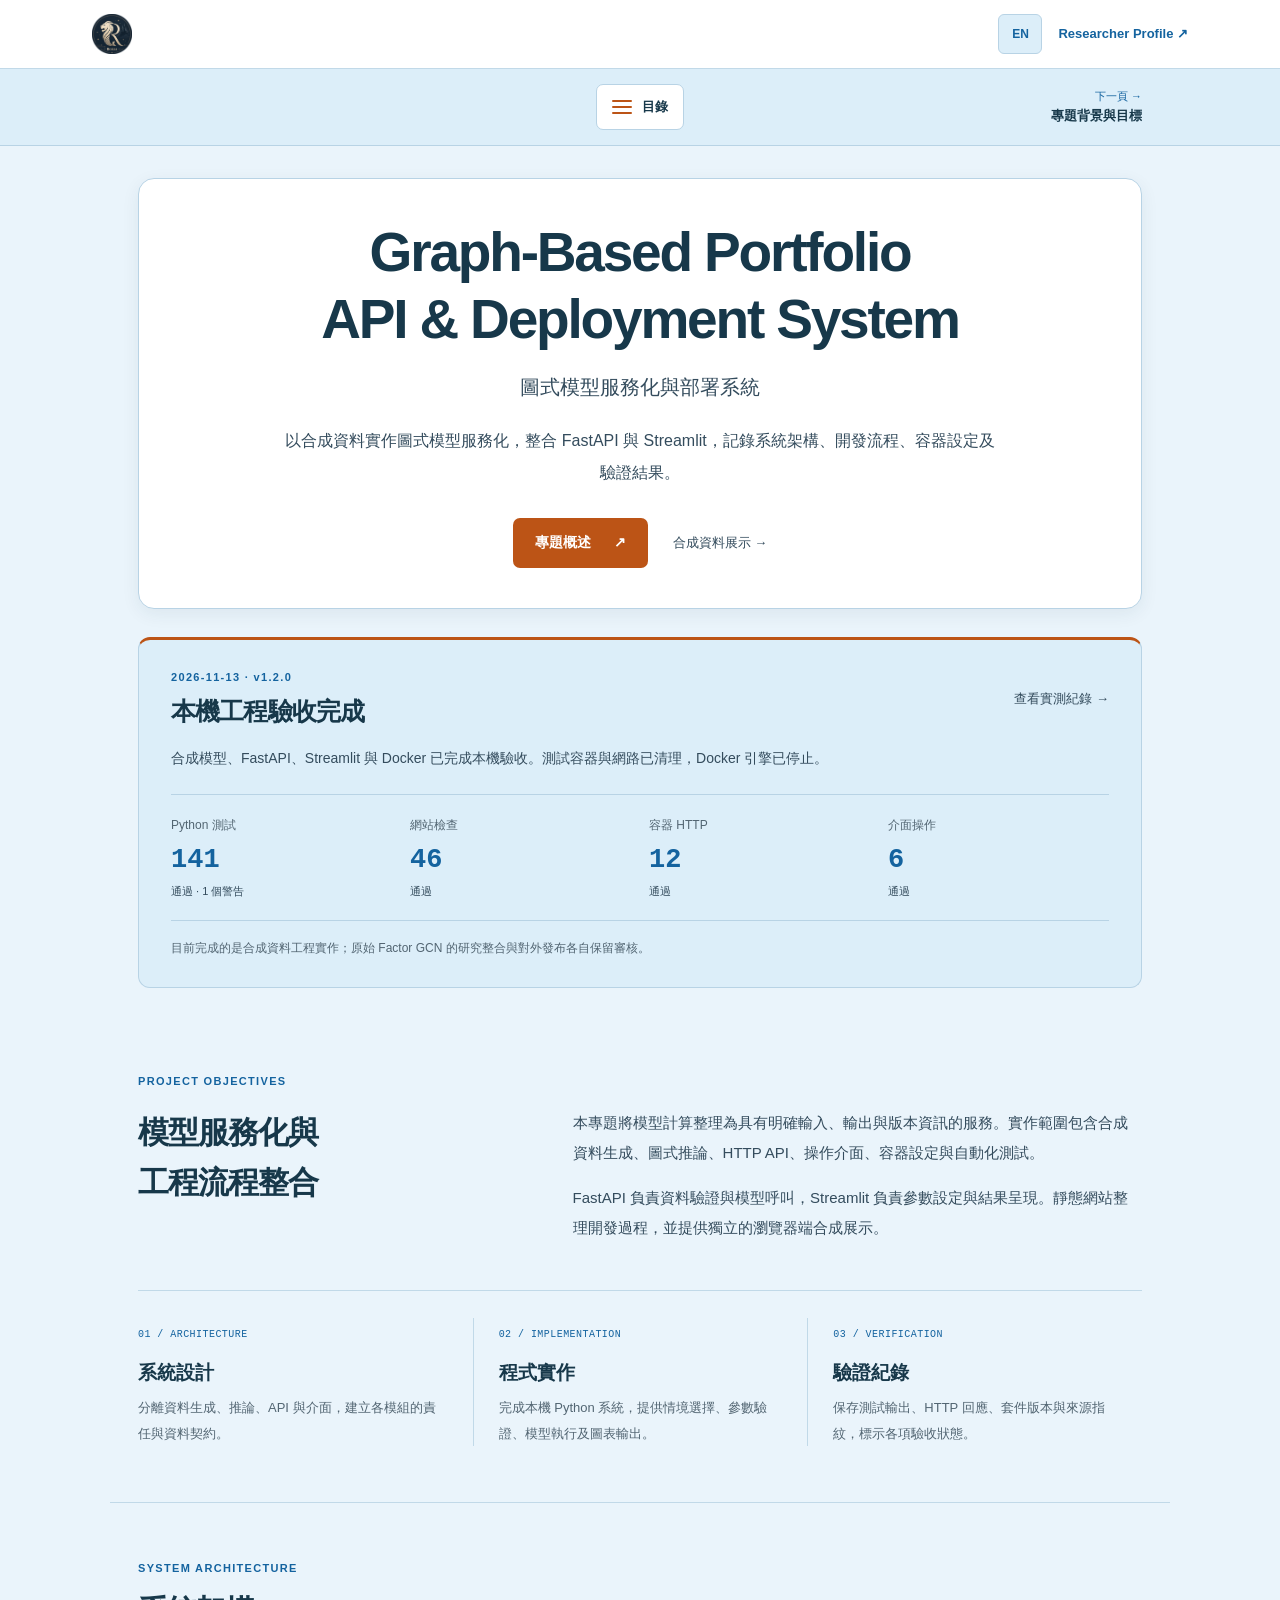
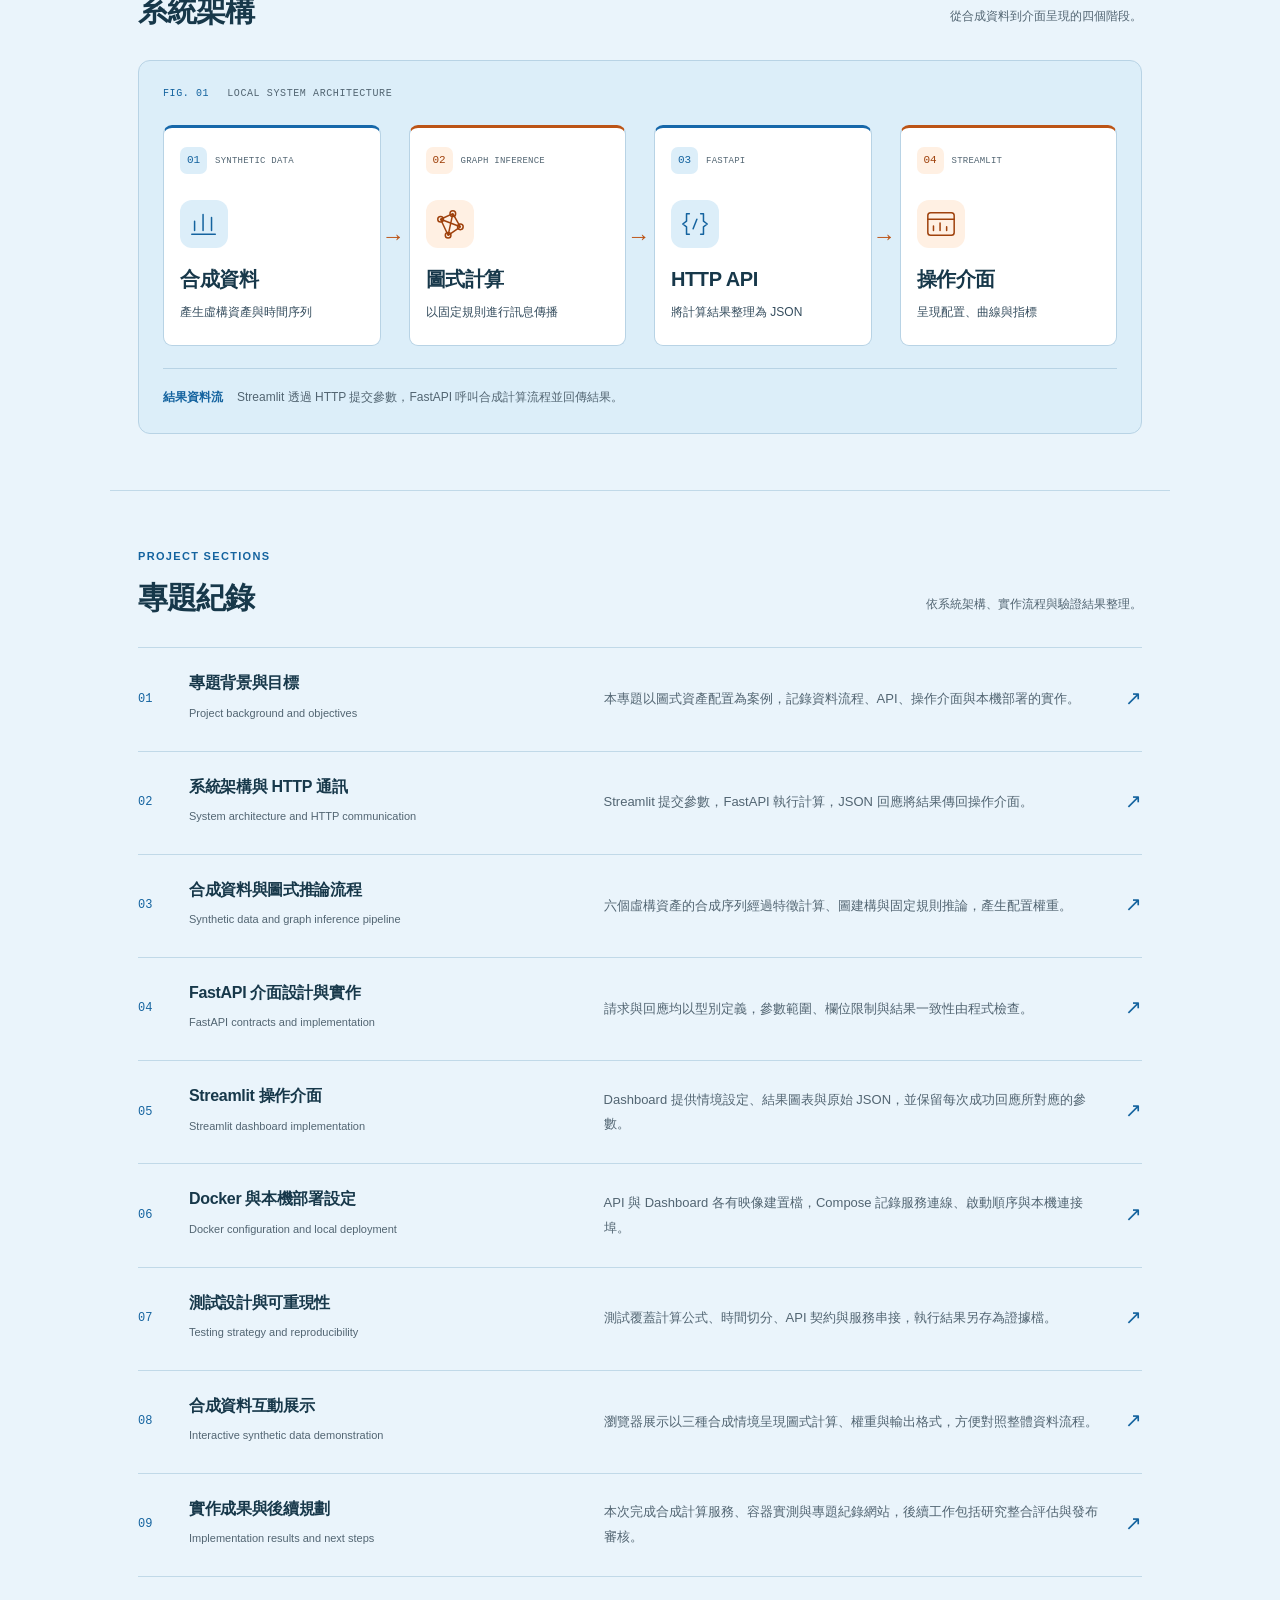
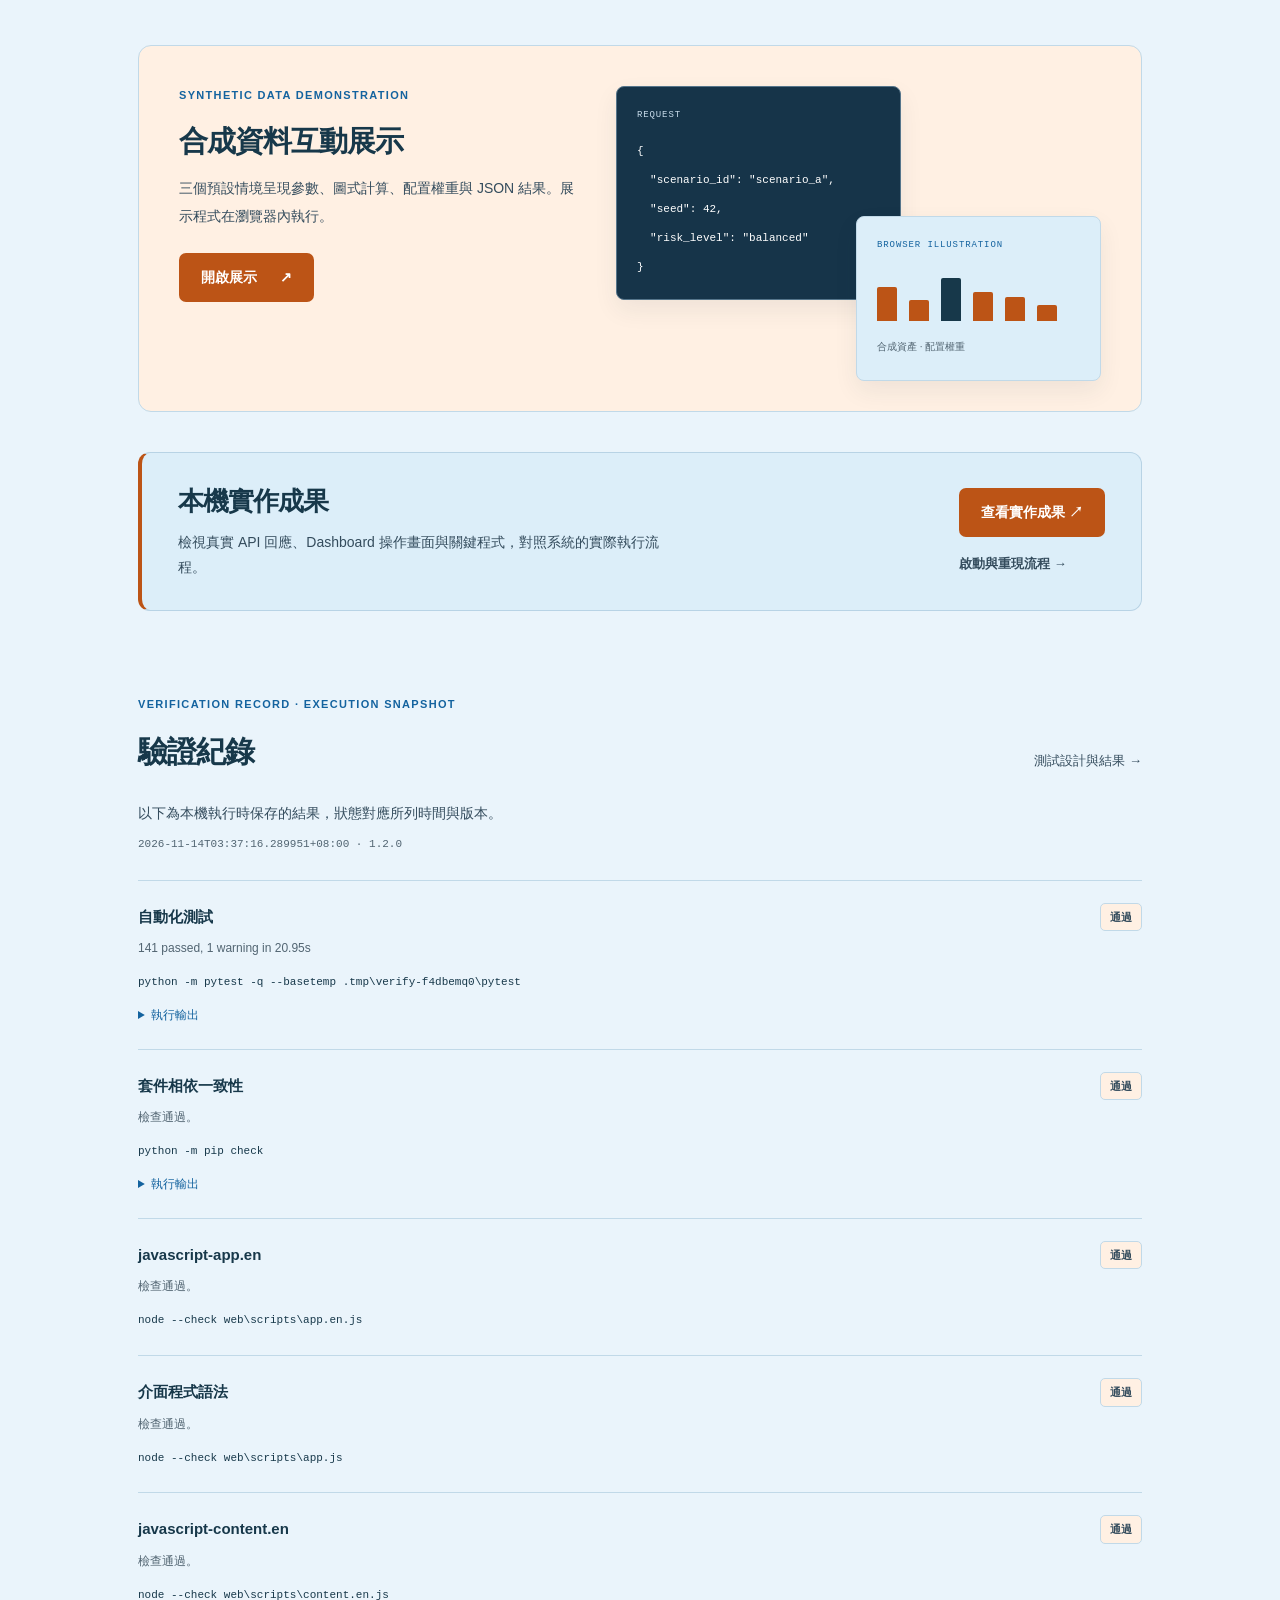
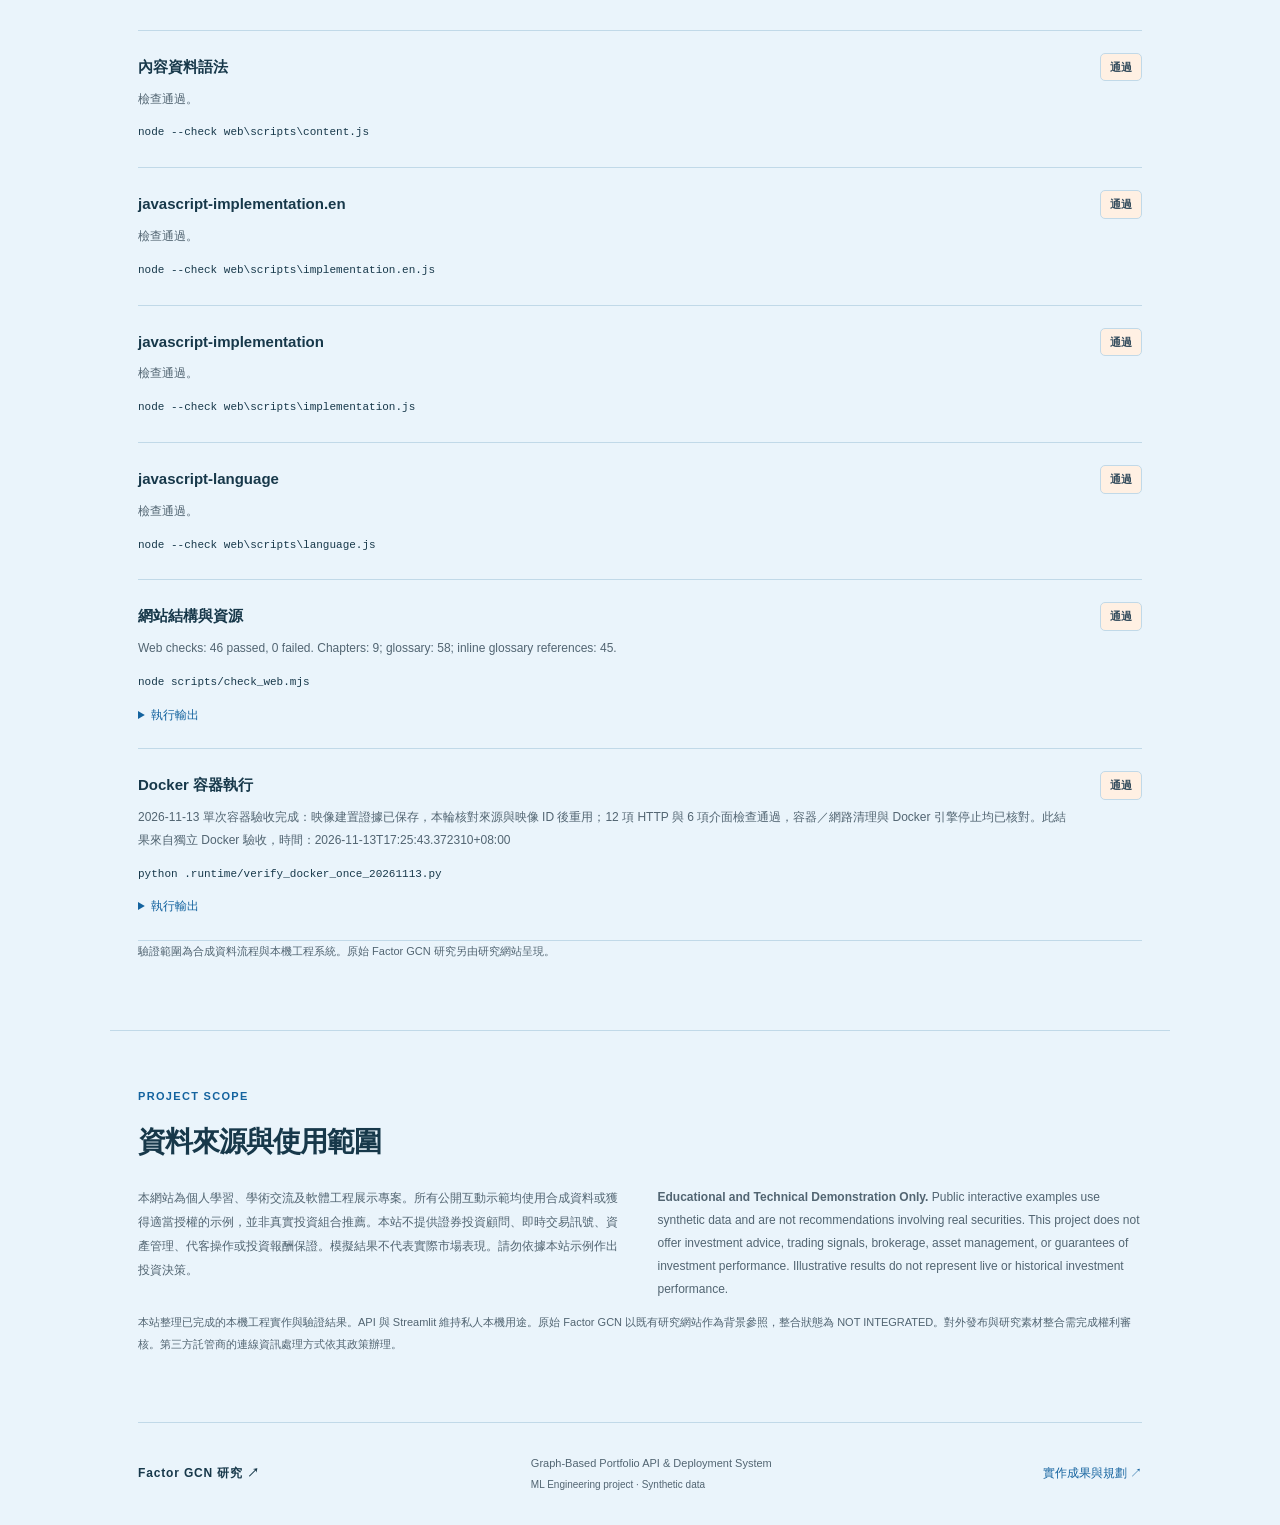
==== commit 870d0360: "Add complete English guide and chapter-preserving language switch" ====
--- a/web/index.html
+++ b/web/index.html
@@ -7,12 +7,16 @@
   <meta name="theme-color" content="#EAF4FB">
   <title>Graph-Based Portfolio API & Deployment System — ML Engineering 專題紀錄</title>
   <link rel="icon" href="assets/rozias-logo.png" type="image/png">
-  <link rel="stylesheet" href="styles/site.css?v=c02ca3a471db261b">
-  <script defer src="assets/evidence.js?v=202611132139503950170800"></script>
+  <link rel="stylesheet" href="styles/site.css?v=64a79535afd69e87">
+  <script defer src="scripts/language.js?v=f0e7b187a37fc443"></script>
+  <script defer src="assets/evidence.js?v=202611140337162899510800"></script>
   <script defer src="assets/implementation.js?v=51d2dd63f1dcb0a6"></script>
   <script defer src="scripts/content.js?v=57cafc169bf15bed"></script>
-  <script defer src="scripts/implementation.js?v=d95e2757e9149416"></script>
-  <script defer src="scripts/app.js?v=96973c3d752dfb8f"></script>
+  <script defer src="scripts/content.en.js?v=32c4c12340b2ecf9"></script>
+  <script defer src="scripts/implementation.js?v=8fd9fae080190af9"></script>
+  <script defer src="scripts/implementation.en.js?v=c21f25e6638bbef2"></script>
+  <script defer src="scripts/app.js?v=2e7d48b66e30a116"></script>
+  <script defer src="scripts/app.en.js?v=a6dfd1b45d50dc89"></script>
 </head>
 <body>
   <a class="skip-link" href="#main">跳到主要內容</a>
@@ -22,6 +26,7 @@
         <img class="brand-logo" src="assets/rozias-logo.png" width="42" height="42" alt="Rozias Logo">
       </a>
       <div class="header-actions">
+        <a class="language-toggle" id="language-toggle" href="?lang=en" lang="en" hreflang="en" aria-label="切換至英文">EN</a>
         <a class="profile-link" href="https://rozias0925.github.io/Rozias-Website/" target="_blank" rel="noopener noreferrer">Researcher Profile <span aria-hidden="true">↗</span></a>
       </div>
     </div>
--- a/web/styles/site.css
+++ b/web/styles/site.css
@@ -28,6 +28,10 @@
 .brand-logo{display:block;width:40px;height:40px;object-fit:contain;flex:0 0 40px}
 
 .header-actions{display:flex;align-items:center;gap:25px}.profile-link{font-size:13px;font-weight:600;white-space:nowrap;color:var(--body)}.profile-link:hover{color:var(--link)}
+.header-actions{gap:16px}
+.language-toggle{display:inline-flex;align-items:center;justify-content:center;min-width:44px;min-height:40px;padding:5px 11px;border:1px solid var(--directory-line);border-radius:6px;background:var(--palette-sky);font-size:12px;font-weight:650;line-height:1.5;white-space:nowrap}
+.language-toggle:hover{background:var(--palette-peach);border-color:var(--palette-orange)}
+@media(max-width:700px){.header-actions{gap:10px}.language-toggle{min-width:40px;padding:5px 9px}.profile-link{font-size:12px}}
 
 
 
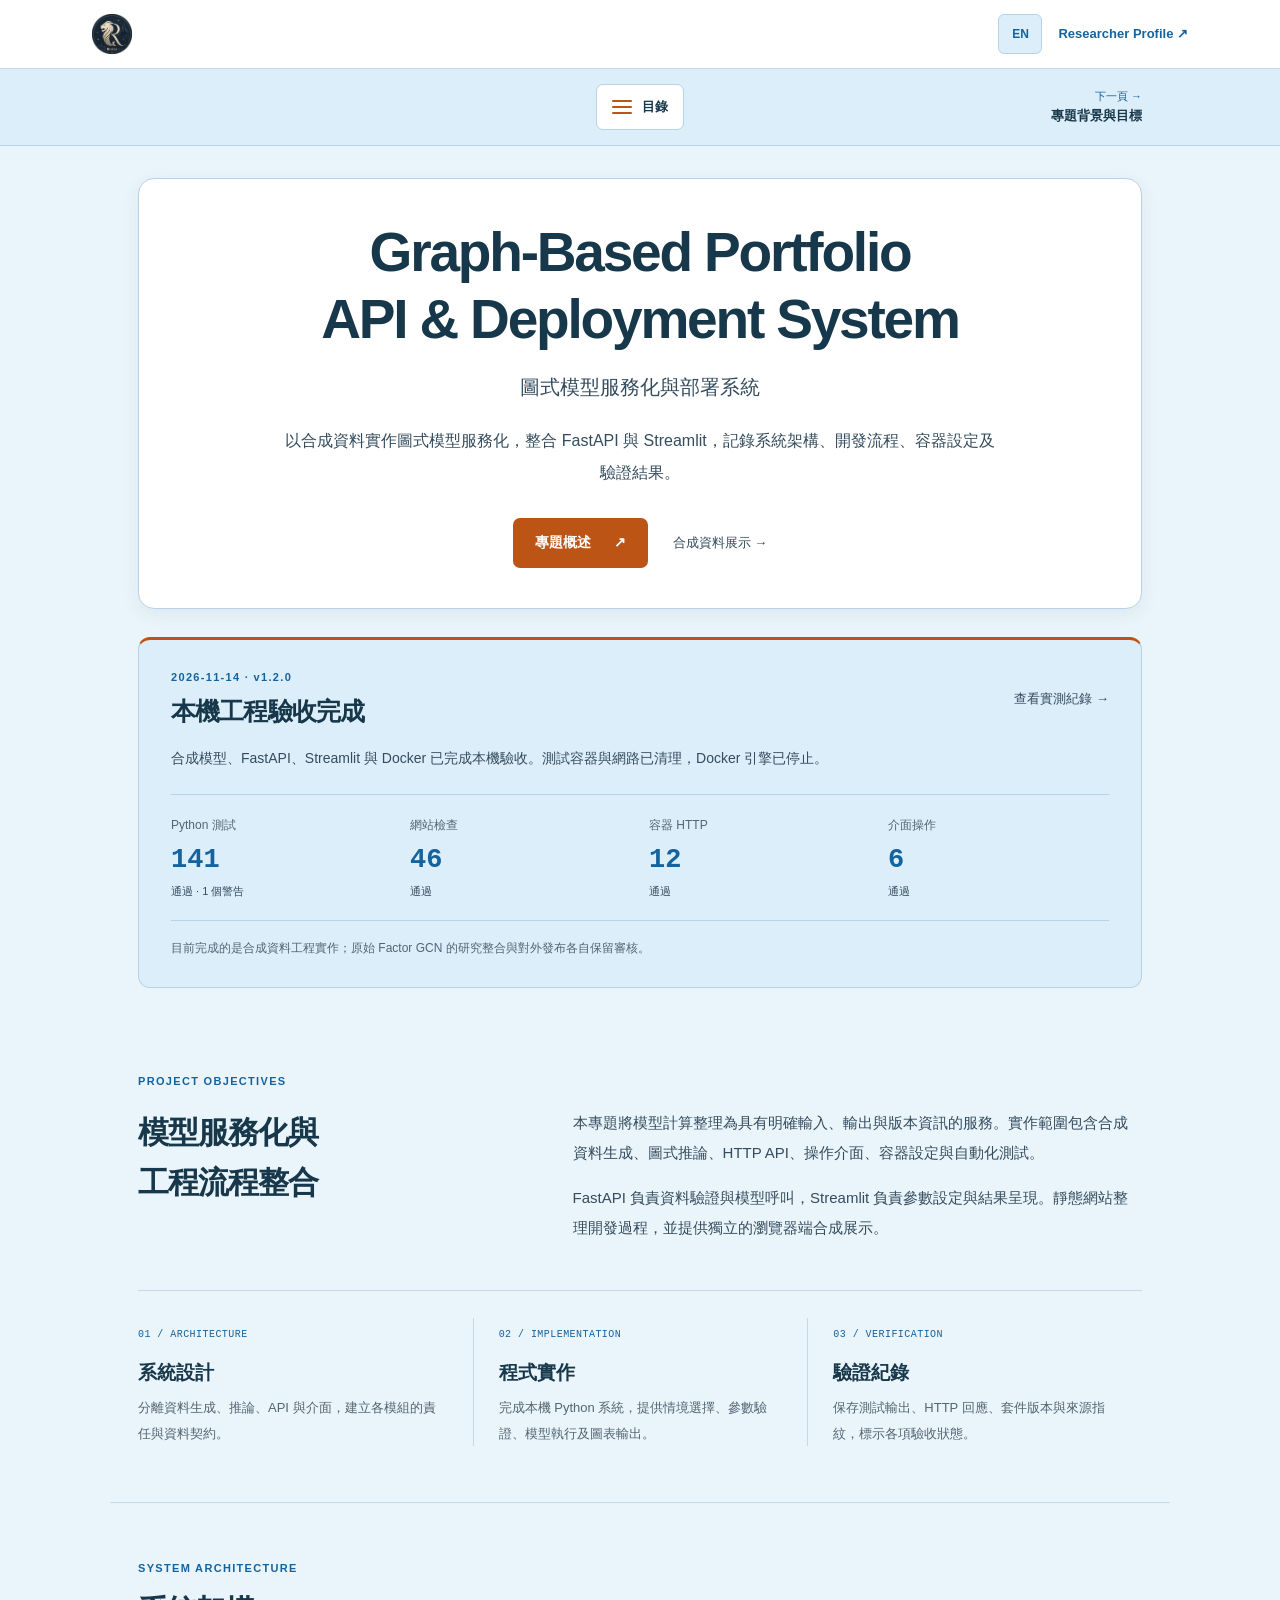
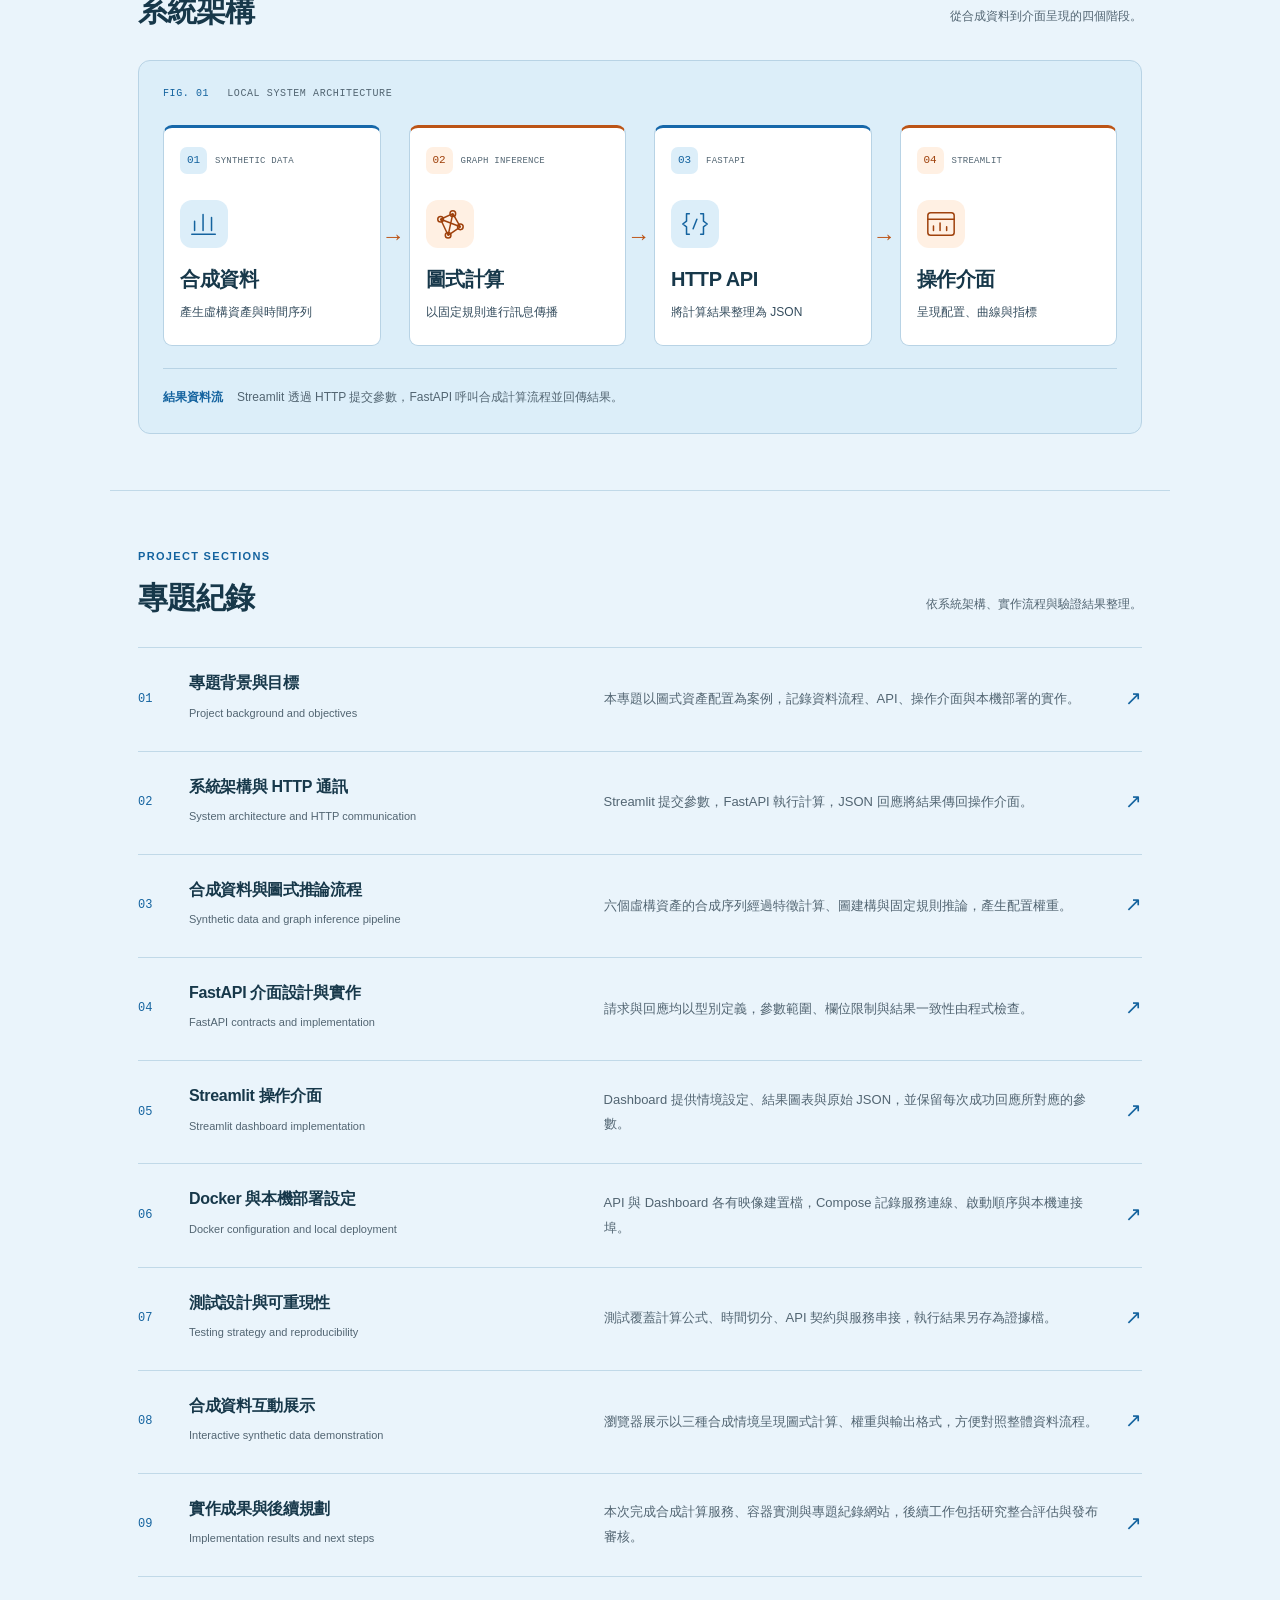
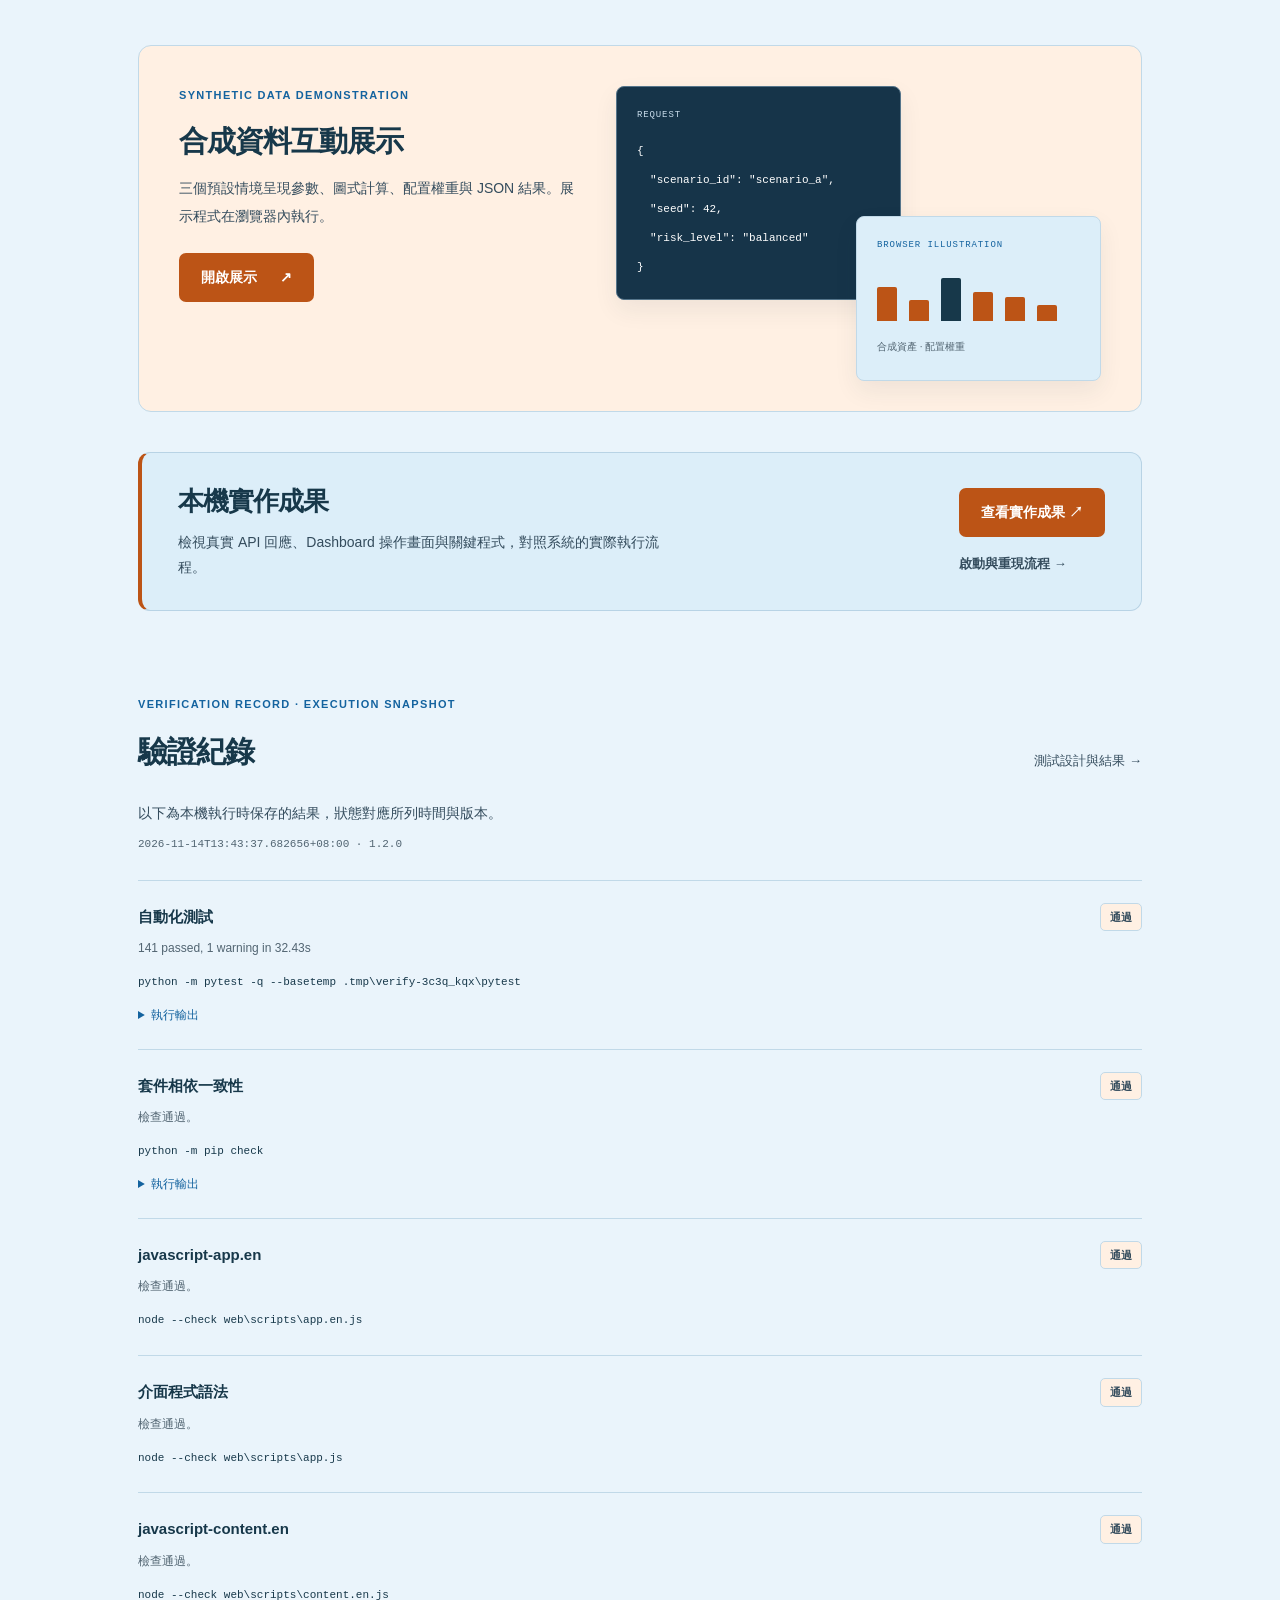
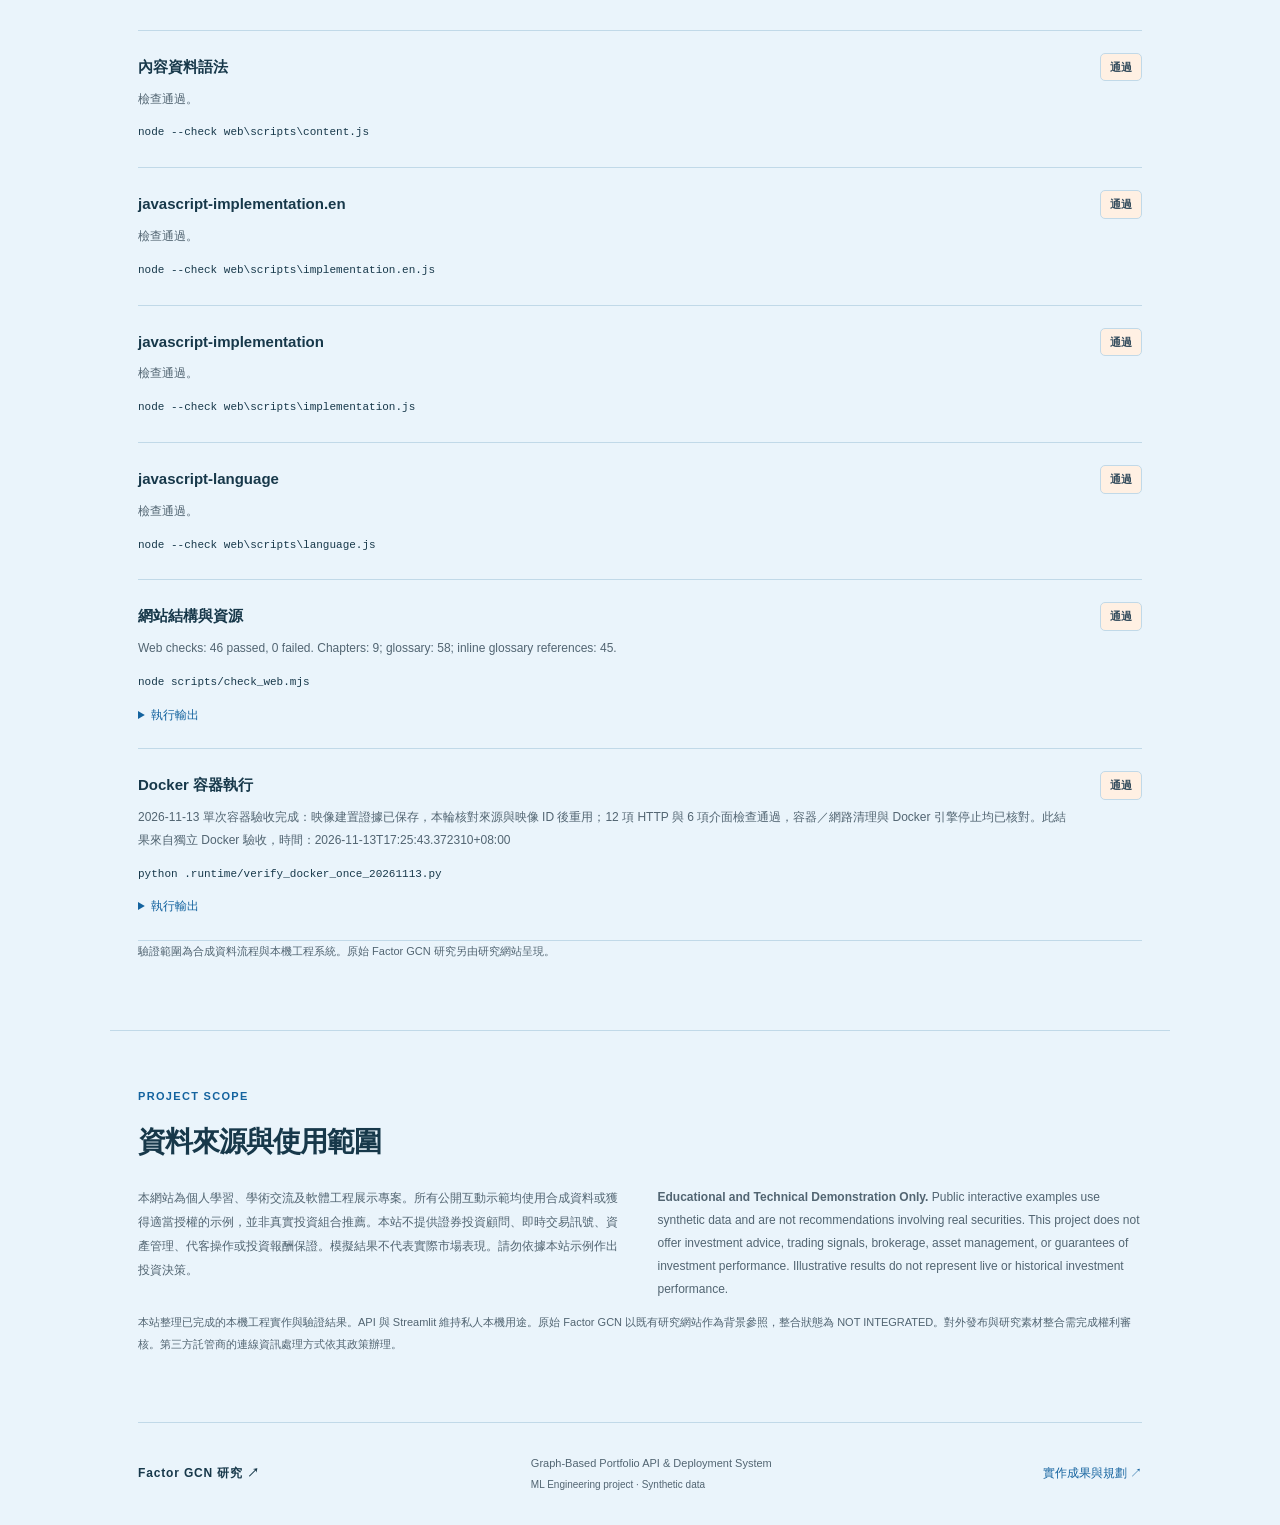
==== commit 400e5733: "Align verification summary dates with the current bilingual source snapshot" ====
--- a/web/index.html
+++ b/web/index.html
@@ -9,14 +9,14 @@
   <link rel="icon" href="assets/rozias-logo.png" type="image/png">
   <link rel="stylesheet" href="styles/site.css?v=64a79535afd69e87">
   <script defer src="scripts/language.js?v=f0e7b187a37fc443"></script>
-  <script defer src="assets/evidence.js?v=202611140337162899510800"></script>
+  <script defer src="assets/evidence.js?v=202611141343376826560800"></script>
   <script defer src="assets/implementation.js?v=51d2dd63f1dcb0a6"></script>
   <script defer src="scripts/content.js?v=57cafc169bf15bed"></script>
   <script defer src="scripts/content.en.js?v=32c4c12340b2ecf9"></script>
   <script defer src="scripts/implementation.js?v=8fd9fae080190af9"></script>
   <script defer src="scripts/implementation.en.js?v=c21f25e6638bbef2"></script>
-  <script defer src="scripts/app.js?v=2e7d48b66e30a116"></script>
-  <script defer src="scripts/app.en.js?v=a6dfd1b45d50dc89"></script>
+  <script defer src="scripts/app.js?v=d0d2e6488f6cfe93"></script>
+  <script defer src="scripts/app.en.js?v=469a9cb94830ed02"></script>
 </head>
 <body>
   <a class="skip-link" href="#main">跳到主要內容</a>
